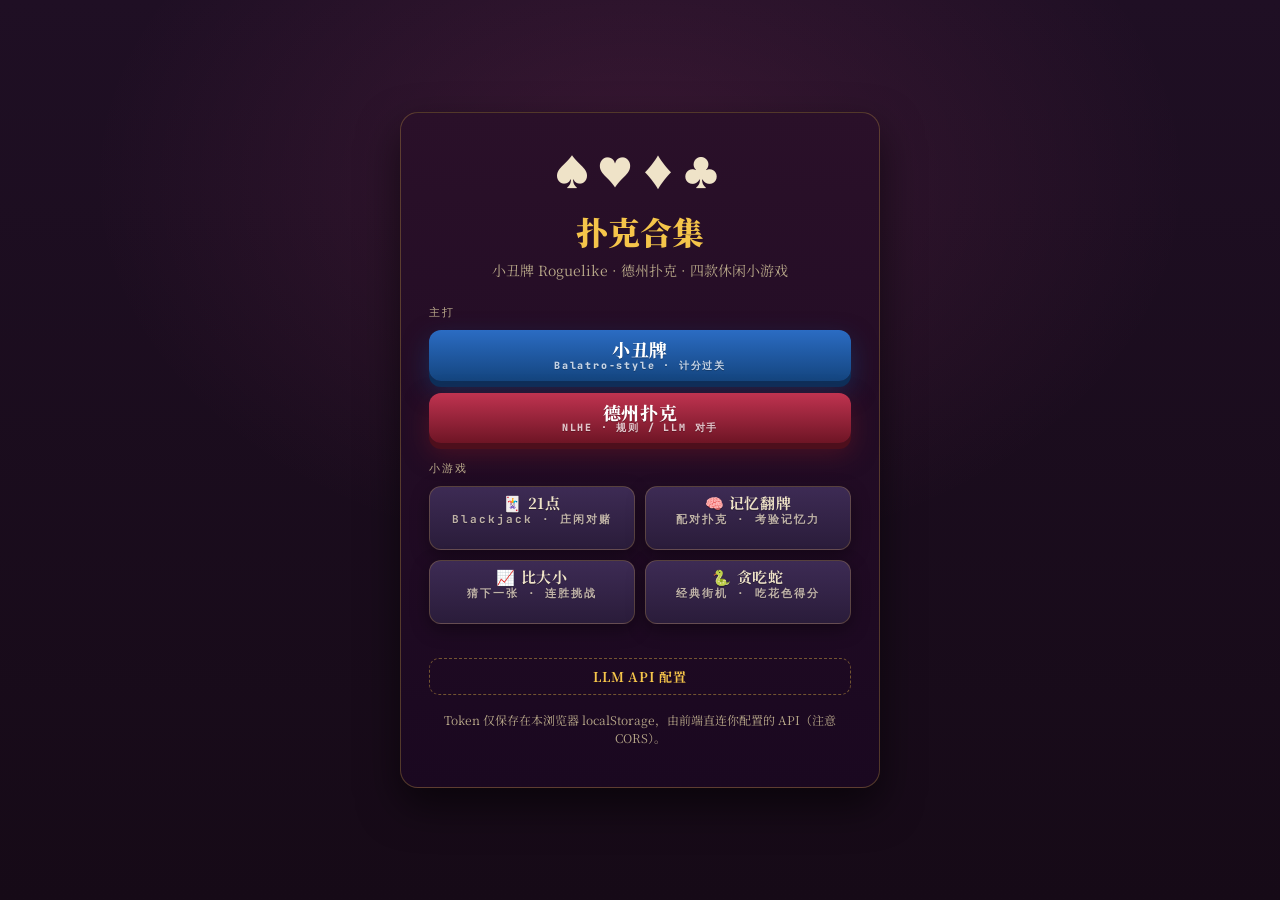
==== index.html @ 14c90865 "Add four fun mini-games to the poker game hub - 21点 (Blackjack) with betting, double down, and chip " ====
<!doctype html>
<html lang="zh-CN">
<head>
  <meta charset="utf-8" />
  <meta name="viewport" content="width=device-width, initial-scale=1, maximum-scale=1, viewport-fit=cover" />
  <meta name="mobile-web-app-capable" content="yes" />
  <meta name="apple-mobile-web-app-capable" content="yes" />
  <meta name="apple-mobile-web-app-status-bar-style" content="black-translucent" />
  <meta name="theme-color" content="#160a17" />
  <title>扑克合集 · 小丑牌 & 德州 & 小游戏</title>
  <link rel="preconnect" href="https://fonts.googleapis.com" />
  <link rel="preconnect" href="https://fonts.gstatic.com" crossorigin />
  <link
    href="https://fonts.googleapis.com/css2?family=Cinzel:wght@500;700;900&family=Noto+Serif+SC:wght@500;700;900&family=JetBrains+Mono:wght@500;700&display=swap"
    rel="stylesheet"
  />
  <link rel="stylesheet" href="./styles.css" />
</head>
<body>
  <div id="hubScreen" class="hub-screen">
    <div class="hub-card">
      <span class="hub-mark">♠♥♦♣</span>
      <h1 class="hub-title">扑克合集</h1>
      <p class="hub-tagline">小丑牌 Roguelike · 德州扑克 · 四款休闲小游戏</p>
      <div class="hub-section">
        <div class="hub-section-label">主打</div>
        <div class="hub-actions">
          <button type="button" class="btn btn-play hub-game-btn" id="hubBalatroBtn">
            <span class="btn-main">小丑牌</span>
            <span class="btn-sub">Balatro-style · 计分过关</span>
          </button>
          <button type="button" class="btn btn-discard hub-game-btn" id="hubHoldemBtn">
            <span class="btn-main">德州扑克</span>
            <span class="btn-sub">NLHE · 规则 / LLM 对手</span>
          </button>
        </div>
      </div>
      <div class="hub-section">
        <div class="hub-section-label">小游戏</div>
        <div class="hub-minigames" id="hubMinigames"></div>
      </div>
      <button type="button" class="ghost-btn hub-llm-btn" id="hubLlmBtn">LLM API 配置</button>
      <p class="hub-hint">Token 仅保存在本浏览器 localStorage，由前端直连你配置的 API（注意 CORS）。</p>
    </div>
  </div>

  <div id="app" class="mode-hidden">
    <!-- LEFT: run info -->
    <aside class="rail rail-left">
      <div class="panel blind-panel" id="blindPanel">
        <div class="panel-label">本轮目标</div>
        <div class="blind-name" id="blindName">小盲</div>
        <div class="blind-target">
          <span class="chip-icon">◆</span>
          <span id="blindTarget">300</span>
        </div>
        <div class="blind-reward">
          奖励 <span class="gold">$<span id="blindReward">3</span></span>
        </div>
      </div>

      <div class="panel score-panel">
        <div class="panel-label">当前得分</div>
        <div class="round-score" id="roundScore">0</div>
        <div class="last-hand" id="lastHand">
          <div class="last-hand-name">—</div>
          <div class="last-hand-formula">
            <span class="chips-pill">0</span>
            <span class="x">×</span>
            <span class="mult-pill">0</span>
          </div>
        </div>
      </div>

      <div class="panel stats-panel">
        <div class="stat">
          <div class="stat-label">手牌</div>
          <div class="stat-value blue" id="handsLeft">4</div>
        </div>
        <div class="stat">
          <div class="stat-label">弃牌</div>
          <div class="stat-value red" id="discardsLeft">3</div>
        </div>
        <div class="stat wide">
          <div class="stat-label">资金</div>
          <div class="stat-value gold" id="money">$4</div>
        </div>
        <div class="stat">
          <div class="stat-label">关卡</div>
          <div class="stat-value" id="ante">1 / 8</div>
        </div>
        <div class="stat">
          <div class="stat-label">轮次</div>
          <div class="stat-value" id="round">1</div>
        </div>
      </div>

      <button class="ghost-btn" id="runInfoBtn">手牌等级 ▾</button>
      <button class="ghost-btn codex-open-btn">图鉴</button>
    </aside>

    <!-- CENTER: table -->
    <main class="table">
      <header class="top-bar">
        <div class="brand">
          <span class="brand-mark">♠♥♦♣</span>
          <span class="brand-title">小丑牌</span>
          <span class="brand-sub">JOKER · POKER · ROGUELIKE</span>
          <button type="button" class="ghost-btn brand-tutorial-btn" id="openCodexBtn" title="图鉴">图鉴</button>
          <button type="button" class="ghost-btn brand-tutorial-btn" id="openTutorialBtn" title="新手教程">教程</button>
        </div>
        <div class="joker-row" id="jokerRow">
          <!-- joker cards injected here -->
        </div>
      </header>

      <section class="play-area">
        <!-- Hand type preview -->
        <div class="hand-preview" id="handPreview">
          <div class="hand-preview-name">选择牌组成牌型</div>
          <div class="hand-preview-formula">
            <span class="chips-pill">0</span>
            <span class="x">×</span>
            <span class="mult-pill">0</span>
          </div>
        </div>

        <!-- Played cards area (animation target) -->
        <div class="played-row" id="playedRow"></div>

        <!-- Player's hand -->
        <div class="hand-row" id="handRow"></div>

        <!-- Action buttons -->
        <div class="actions">
          <button class="btn btn-play" id="playBtn" disabled>
            <span class="btn-main">出牌</span>
            <span class="btn-sub">Play Hand</span>
          </button>
          <div class="sort-buttons">
            <button class="btn btn-sort" id="sortRankBtn">按点数</button>
            <button class="btn btn-sort" id="sortSuitBtn">按花色</button>
          </div>
          <button class="btn btn-discard" id="discardBtn" disabled>
            <span class="btn-main">弃牌</span>
            <span class="btn-sub">Discard</span>
          </button>
        </div>

        <div class="deck-count">
          <span id="deckCount">52</span> / <span id="deckTotal">52</span> 张
          <span class="mobile-hint"> · 点选手牌 · 点小丑看说明 · 下方出牌/弃牌</span>
        </div>
      </section>
    </main>

    <!-- RIGHT: consumables -->
    <aside class="rail rail-right">
      <div class="panel consum-panel">
        <div class="panel-label">补给物</div>
        <div class="consum-row" id="consumRow"></div>
      </div>
      <div class="panel tips-panel">
        <div class="panel-label">提示</div>
        <ul class="tips">
          <li>每出一手牌 = <b>筹码 × 倍数</b></li>
          <li>组成 <b>对子 / 同花 / 顺子</b> 等可大幅加成</li>
          <li>小/大盲可 <b>跳过</b> 换 Tag；Boss 带特殊规则</li>
          <li>击败盲注 → <b>结算</b> → 商店买小丑与 <b>星球牌</b></li>
          <li>小丑可 <b>拖拽排序</b>、右键出售；Blueprint 复制右侧</li>
          <li>点击小丑或星球牌可查看详细说明</li>
          <li>顶部/欢迎页 <b>图鉴</b> 记录已获得与未抽到的牌</li>
        </ul>
      </div>
    </aside>

    <!-- Modal: hand levels -->
    <div class="modal hidden" id="handLevelsModal">
      <div class="modal-card">
        <header class="modal-header">
          <h2>手牌等级</h2>
          <button class="close-x" data-close>✕</button>
        </header>
        <div class="hand-levels" id="handLevelsList"></div>
      </div>
    </div>

    <!-- Modal: cash out (Balatro-style payout before shop) -->
    <div class="modal hidden" id="cashOutModal">
      <div class="modal-card cashout-card">
        <header class="modal-header">
          <h2>结算</h2>
        </header>
        <div id="cashOutBody" class="cashout-body"></div>
        <footer class="shop-footer">
          <button type="button" class="btn btn-play" id="cashOutContinueBtn">
            <span class="btn-main">进入商店</span>
            <span class="btn-sub">Continue</span>
          </button>
        </footer>
      </div>
    </div>

    <!-- Modal: shop -->
    <div class="modal hidden" id="shopModal">
      <div class="modal-card shop-card">
        <header class="modal-header">
          <h2>商店</h2>
          <div class="shop-money">资金 <span class="gold" id="shopMoney">$0</span></div>
        </header>
        <div class="shop-grid" id="shopGrid"></div>
        <footer class="shop-footer">
          <button class="btn btn-discard" id="rerollBtn">重抽 $<span id="rerollCost">5</span></button>
          <button class="btn btn-play" id="nextRoundBtn">
            <span class="btn-main">下一轮</span>
            <span class="btn-sub">Next Round</span>
          </button>
        </footer>
      </div>
    </div>

    <!-- Modal: blind select -->
    <div class="modal hidden" id="blindSelectModal">
      <div class="modal-card blind-select-card">
        <header class="modal-header">
          <h2>选择盲注</h2>
        </header>
        <div class="blind-options" id="blindOptions"></div>
      </div>
    </div>

    <!-- Modal: welcome -->
    <div class="modal" id="welcomeModal">
      <div class="modal-card welcome-card">
        <div class="welcome-hero">
          <span class="welcome-mark">♠♥♦♣</span>
          <h1>小丑牌</h1>
          <p class="welcome-tagline">扑克 Roguelike · 筹码 × 倍数 · 小丑 Combo</p>
        </div>
        <p class="welcome-desc">
          用手牌组成牌型得分，击败盲注赚取金币，在商店购买小丑强化构筑，连过 8 关即可通关。
        </p>
        <div class="welcome-actions">
          <button type="button" class="btn btn-play" id="startTutorialBtn">
            <span class="btn-main">新手教程</span>
            <span class="btn-sub">Interactive Tutorial</span>
          </button>
          <button type="button" class="btn btn-discard" id="startGameBtn">
            <span class="btn-main">开始游戏</span>
            <span class="btn-sub">Start Run</span>
          </button>
        </div>
        <button type="button" class="ghost-btn welcome-resume hidden" id="resumeRunBtn">继续游戏</button>
        <button type="button" class="ghost-btn welcome-resume hidden" id="resumeTutorialBtn">继续上次教程</button>
        <button type="button" class="ghost-btn welcome-codex" id="welcomeCodexBtn">卡牌图鉴</button>
        <p class="welcome-save-hint">正式局进度自动保存在本浏览器，可随时关闭页面后继续。</p>
      </div>
    </div>

    <!-- Modal: codex / collection -->
    <div class="modal hidden" id="codexModal">
      <div class="modal-card codex-card-modal">
        <header class="modal-header">
          <h2>卡牌图鉴</h2>
          <button class="close-x" data-close>✕</button>
        </header>
        <p class="codex-stats" id="codexStats"></p>
        <div class="codex-tabs" id="codexTabs">
          <button type="button" class="codex-tab active" data-codex-tab="jokers">小丑</button>
          <button type="button" class="codex-tab" data-codex-tab="planets">星球</button>
          <button type="button" class="codex-tab" data-codex-tab="hands">牌型</button>
        </div>
        <div class="codex-filters" id="codexFilters">
          <button type="button" class="codex-filter active" data-codex-filter="all">全部</button>
          <button type="button" class="codex-filter" data-codex-filter="obtained">已获得</button>
          <button type="button" class="codex-filter" data-codex-filter="seen">已遇见</button>
          <button type="button" class="codex-filter" data-codex-filter="unknown">未抽出</button>
        </div>
        <div class="codex-grid" id="codexGrid"></div>
        <p class="codex-hint">进度保存在本浏览器 localStorage，换设备不共享。</p>
      </div>
    </div>

    <!-- Modal: game over / win -->
    <div class="modal hidden" id="endModal">
      <div class="modal-card end-card">
        <h2 id="endTitle">游戏结束</h2>
        <p id="endText"></p>
        <button class="btn btn-play" id="restartBtn">
          <span class="btn-main">再来一局</span>
          <span class="btn-sub">Restart Run</span>
        </button>
      </div>
    </div>

    <!-- Modal: item description (tap / click on jokers & shop items) -->
    <div class="modal hidden" id="itemTipModal">
      <div class="modal-card item-tip-card">
        <header class="modal-header">
          <h2 id="itemTipTitle">说明</h2>
          <button type="button" class="close-x" data-close-item-tip aria-label="关闭">✕</button>
        </header>
        <p class="item-tip-body" id="itemTipBody"></p>
        <footer class="item-tip-footer">
          <button type="button" class="btn btn-play" id="itemTipCloseBtn">
            <span class="btn-main">知道了</span>
            <span class="btn-sub">OK</span>
          </button>
        </footer>
      </div>
    </div>

    <!-- floating score popups portal -->
    <div id="popupLayer" class="popup-layer"></div>
  </div>

  <div id="minigameApp" class="minigame-app mode-hidden">
    <header class="minigame-top">
      <button type="button" class="ghost-btn" data-back-hub>主菜单</button>
      <div class="minigame-brand" id="minigameTitle">小游戏</div>
      <span class="minigame-spacer"></span>
    </header>
    <div id="minigameRoot" class="minigame-root"></div>
  </div>

  <div id="holdemApp" class="holdem-app mode-hidden">
    <div class="modal" id="holdemSetupModal">
      <div class="modal-card holdem-setup-card">
        <header class="modal-header"><h2>德州扑克 · 开局</h2></header>
        <div class="holdem-setup-body">
          <label class="holdem-bot-count">
            <span>规则 Bot 数量</span>
            <input type="number" id="holdemRuleBotCount" min="0" max="5" value="4" />
          </label>
          <label class="holdem-bot-count">
            <span>LLM Bot 数量</span>
            <input type="number" id="holdemLlmBotCount" min="0" max="5" value="1" />
          </label>
          <p class="holdem-setup-summary" id="holdemSetupSummary">共 6 人（你 + 4 规则 + 1 LLM）</p>
          <p class="holdem-setup-hint" id="holdemSetupHint">盲注 5/10，起始筹码 1000。2～6 人（含你），至少 1 名对手。LLM Bot 需先在「LLM 配置」填写 Token。</p>
          <p class="holdem-setup-hint holdem-setup-hint-warn hidden" id="holdemLlmWarn">未配置 LLM Token，LLM Bot 数量已限制为 0。</p>
          <div class="holdem-setup-actions">
            <button type="button" class="btn btn-play" id="holdemStartBtn">
              <span class="btn-main">开始新局</span>
            </button>
            <button type="button" class="btn btn-discard hidden" id="holdemResumeBtn">继续牌局</button>
          </div>
        </div>
      </div>
    </div>
    <div id="holdemGameWrap" class="holdem-game-wrap hidden">
    <header class="holdem-top">
      <button type="button" class="ghost-btn" data-back-hub>主菜单</button>
      <div class="holdem-brand"><span>♠♥♦♣</span> 德州扑克</div>
      <button type="button" class="ghost-btn" id="holdemLlmBtn">LLM 配置</button>
      <button type="button" class="ghost-btn" id="holdemSaveBtn">保存</button>
    </header>
    <div class="holdem-table-wrap">
      <div class="holdem-felt">
        <div class="holdem-board-zone" aria-label="公共牌与底池">
          <div class="holdem-info-bar">
            <span id="holdemStreet">翻牌前</span>
            <span class="holdem-pot-label">底池 <strong id="holdemPot">0</strong></span>
          </div>
          <div class="holdem-board" id="holdemBoard"></div>
        </div>
        <div class="holdem-seats" id="holdemSeats"></div>
        <p class="holdem-message" id="holdemMessage"></p>
      </div>
      <div id="holdemHeroHand" class="holdem-hero-hand" aria-label="你的手牌"></div>
    </div>
    <aside class="holdem-sidebar">
      <div class="holdem-actions" id="holdemActions">
        <div class="holdem-actions-primary">
          <button type="button" class="btn btn-discard" id="holdemFold" disabled>
            <span class="btn-main">弃牌</span>
          </button>
          <button type="button" class="btn btn-play" id="holdemCheckCall" disabled>
            <span class="btn-main">过牌</span>
          </button>
          <button type="button" class="btn btn-sort" id="holdemRaise" disabled>
            <span class="btn-main">加注</span>
          </button>
        </div>
        <div class="holdem-raise-presets hidden" id="holdemRaisePresets"></div>
        <div class="holdem-raise-wrap">
          <input type="range" id="holdemRaiseSlider" min="0" max="100" disabled />
          <span class="holdem-raise-amt" id="holdemRaiseLabel">$0</span>
        </div>
        <button type="button" class="btn btn-play holdem-next-hand hidden" id="holdemNextHand">
          <span class="btn-main">下一手</span>
        </button>
      </div>
      <div class="holdem-log" id="holdemLog"></div>
    </aside>
    </div>
    <div class="modal hidden" id="holdemEndModal">
      <div class="modal-card end-card">
        <h2 id="holdemEndTitle">结束</h2>
        <p id="holdemEndText"></p>
        <button type="button" class="btn btn-play" id="holdemRestart">
          <span class="btn-main">新桌</span>
        </button>
        <button type="button" class="ghost-btn" data-back-hub>主菜单</button>
      </div>
    </div>
  </div>

  <div class="modal hidden" id="llmSettingsModal">
    <div class="modal-card llm-settings-card">
      <header class="modal-header">
        <h2>LLM API 配置</h2>
        <button type="button" class="close-x" data-close-llm>✕</button>
      </header>
      <form id="llmSettingsForm" class="llm-form">
        <label>
          <span>服务商</span>
          <select id="llmProvider" name="provider"></select>
        </label>
        <label>
          <span>API Base URL</span>
          <input type="url" id="llmBaseUrl" placeholder="https://api.openai.com/v1" autocomplete="off" />
        </label>
        <label>
          <span>模型</span>
          <input type="text" id="llmModel" placeholder="gpt-4o-mini" autocomplete="off" />
        </label>
        <div class="llm-model-hints" id="llmModelHints"></div>
        <label>
          <span>LLM 人格 / 打法</span>
          <select id="llmPersonality"></select>
        </label>
        <label class="llm-personality-custom-wrap hidden">
          <span>自定义人格说明</span>
          <textarea id="llmPersonalityCustom" rows="3" placeholder="例如：河牌圈爱诈唬，翻前只玩同花连张…"></textarea>
        </label>
        <label>
          <span>API Token / Key</span>
          <input type="password" id="llmApiKey" placeholder="sk-..." autocomplete="off" />
        </label>
        <div class="llm-row-2">
          <label>
            <span>Temperature</span>
            <input type="number" id="llmTemperature" min="0" max="2" step="0.1" value="0.4" />
          </label>
          <label>
            <span>Max tokens</span>
            <input type="number" id="llmMaxTokens" min="32" max="512" value="120" />
          </label>
        </div>
        <p class="llm-warning">
          密钥仅存于本机浏览器。部分 API 禁止浏览器跨域调用；若失败可换 <b>OpenRouter</b> 或自建反向代理（填自定义 Base URL）。
        </p>
        <footer class="llm-form-footer">
          <button type="submit" class="btn btn-play">保存</button>
          <button type="button" class="btn btn-sort" id="llmTestBtn">测试连接</button>
          <button type="button" class="btn btn-discard" id="llmClearKeyBtn">清除 Token</button>
        </footer>
        <p class="llm-status" id="llmSaveStatus"></p>
        <p class="llm-status" id="llmTestStatus"></p>
      </form>
    </div>
  </div>

  <script type="module" src="./src/main.js"></script>
  <!-- tutorial overlay injected by tutorial.js -->
</body>
</html>
---- styles.css ----
/* ============================================================
   小丑牌 · Joker Cards — Stylesheet
   Aesthetic: deep velvet table, gold leaf accents, hand-drawn
   poker cards. Inspired by Balatro but original art direction.
   ============================================================ */

:root {
  --bg-0: #160a17;
  --bg-1: #1f0f24;
  --bg-2: #2a1531;
  --felt-0: #3a0e2e;
  --felt-1: #5a1239;
  --felt-glow: #ff3da1;

  --ink: #efe3c8;
  --ink-dim: #b9a98a;
  --gold: #f5c54a;
  --gold-deep: #b8862a;
  --red: #e2455a;
  --red-deep: #8e1d29;
  --blue: #4ea0ff;
  --blue-deep: #1e4f8a;
  --green: #5ad59b;
  --purple: #b572ff;

  --card-w: 84px;
  --card-h: 120px;
  --card-r: 10px;

  --joker-w: 88px;
  --joker-h: 124px;

  --shadow-deep: 0 18px 40px rgba(0, 0, 0, 0.55);
  --shadow-soft: 0 6px 18px rgba(0, 0, 0, 0.35);

  --serif: 'Noto Serif SC', 'Cinzel', 'Songti SC', serif;
  --mono: 'JetBrains Mono', 'SF Mono', Menlo, monospace;
}

* {
  box-sizing: border-box;
}

html, body {
  margin: 0;
  height: 100%;
  background: var(--bg-0);
  color: var(--ink);
  font-family: var(--serif);
  -webkit-font-smoothing: antialiased;
  overflow: hidden;
  user-select: none;
  -webkit-user-select: none;
  -webkit-tap-highlight-color: transparent;
  touch-action: manipulation;
}

body {
  background:
    radial-gradient(1200px 800px at 70% 10%, rgba(255, 90, 170, 0.10), transparent 60%),
    radial-gradient(900px 600px at 10% 90%, rgba(120, 60, 200, 0.10), transparent 60%),
    linear-gradient(180deg, var(--bg-1), var(--bg-0));
}

#app {
  display: grid;
  grid-template-columns: 260px 1fr 260px;
  gap: 16px;
  height: 100vh;
  padding: 16px;
}

/* ---------- Rails (left & right) ---------- */
.rail {
  display: flex;
  flex-direction: column;
  gap: 12px;
  min-width: 0;
}

.panel {
  position: relative;
  background:
    linear-gradient(180deg, rgba(255, 255, 255, 0.04), rgba(0, 0, 0, 0.20)),
    linear-gradient(180deg, #2a1029, #1c0820);
  border: 1px solid rgba(245, 197, 74, 0.18);
  border-radius: 14px;
  padding: 14px 14px 12px;
  box-shadow: var(--shadow-soft), inset 0 1px 0 rgba(255, 255, 255, 0.04);
}

.panel-label {
  font-family: var(--mono);
  font-size: 11px;
  letter-spacing: 0.18em;
  text-transform: uppercase;
  color: var(--ink-dim);
  margin-bottom: 8px;
}

.blind-panel {
  text-align: center;
  border-color: rgba(255, 80, 130, 0.30);
  box-shadow:
    var(--shadow-soft),
    inset 0 1px 0 rgba(255, 255, 255, 0.04),
    0 0 24px rgba(255, 60, 140, 0.10);
}
.blind-name {
  font-size: 26px;
  font-weight: 900;
  color: var(--ink);
  letter-spacing: 0.05em;
  margin: 4px 0 8px;
}
.blind-target {
  display: inline-flex;
  align-items: center;
  gap: 8px;
  padding: 6px 14px;
  background: rgba(255, 60, 140, 0.10);
  border: 1px solid rgba(255, 60, 140, 0.45);
  border-radius: 999px;
  font-family: var(--mono);
  font-size: 18px;
  color: #ffd1dd;
}
.blind-target .chip-icon {
  color: var(--red);
  text-shadow: 0 0 6px rgba(255, 60, 100, 0.8);
}
.blind-reward {
  margin-top: 10px;
  font-size: 13px;
  color: var(--ink-dim);
}

.score-panel {
  position: relative;
  overflow: visible;
  text-align: center;
}
.round-score {
  font-family: var(--mono);
  font-weight: 700;
  font-size: 44px;
  letter-spacing: 0.02em;
  color: #fff7cf;
  text-shadow: 0 0 16px rgba(255, 200, 80, 0.40);
  line-height: 1;
  margin: 4px 0 10px;
  transition: transform 120ms ease;
}
.round-score.bump {
  transform: scale(1.08);
  color: #fff;
}

/* Round score impact when a hand total lands */
.round-score.round-score-impact {
  transition: color 80ms ease, text-shadow 80ms ease;
}
.round-score-impact-normal {
  animation: roundScoreLand 520ms ease-out;
}
.round-score-impact-good {
  animation: roundScoreLand 620ms ease-out;
  color: #fff;
}
.round-score-impact-great {
  animation: roundScoreLandGreat 900ms ease-out;
  color: #fff;
}
.round-score-impact-epic {
  animation: roundScoreLandEpic 1100ms ease-out;
  color: #fff;
}
.round-score-impact-legendary {
  animation: roundScoreLandLegendary 1300ms ease-out;
  color: #fff;
}
@keyframes roundScoreLand {
  0%   { transform: scale(1); }
  30%  { transform: scale(1.14); text-shadow: 0 0 24px rgba(255, 220, 100, 0.7); }
  100% { transform: scale(1); }
}
@keyframes roundScoreLandGreat {
  0%   { transform: scale(1); filter: brightness(1); }
  20%  { transform: scale(1.22); filter: brightness(1.4); text-shadow: 0 0 32px rgba(255, 200, 80, 0.9); }
  45%  { transform: scale(1.08); }
  100% { transform: scale(1); filter: brightness(1); }
}
@keyframes roundScoreLandEpic {
  0%   { transform: scale(1) rotate(0deg); }
  15%  { transform: scale(1.28) rotate(-2deg); text-shadow: 0 0 40px #ffd56a, 0 0 80px rgba(181, 114, 255, 0.5); }
  35%  { transform: scale(1.12) rotate(1deg); }
  55%  { transform: scale(1.2) rotate(0deg); }
  100% { transform: scale(1) rotate(0deg); }
}
@keyframes roundScoreLandLegendary {
  0%   { transform: scale(1); }
  12%  { transform: scale(1.35); text-shadow: 0 0 50px #fff, 0 0 90px #ffd56a, 0 0 120px rgba(181, 114, 255, 0.65); }
  28%  { transform: scale(1.1); }
  42%  { transform: scale(1.3); }
  65%  { transform: scale(1.05); }
  100% { transform: scale(1); }
}

.score-panel.score-panel-impact-great::after,
.score-panel.score-panel-impact-epic::after,
.score-panel.score-panel-impact-legendary::after {
  content: '';
  position: absolute;
  inset: -4px;
  border-radius: 12px;
  pointer-events: none;
  animation: scorePanelRing 900ms ease-out forwards;
}
.score-panel.score-panel-impact-epic::after,
.score-panel.score-panel-impact-legendary::after {
  animation-duration: 1100ms;
}
@keyframes scorePanelRing {
  0%   { box-shadow: inset 0 0 0 0 rgba(245, 197, 74, 0); opacity: 1; }
  40%  { box-shadow: inset 0 0 24px 4px rgba(245, 197, 74, 0.35); }
  100% { box-shadow: inset 0 0 0 0 rgba(245, 197, 74, 0); opacity: 0; }
}

.table.score-shake {
  animation: tableScoreShake 520ms ease-out;
}
@keyframes tableScoreShake {
  0%, 100% { transform: translate(0, 0); }
  18% { transform: translate(-3px, 2px); }
  36% { transform: translate(4px, -2px); }
  54% { transform: translate(-2px, -3px); }
  72% { transform: translate(3px, 1px); }
}
.table.score-shake-epic {
  animation: tableScoreShakeEpic 680ms ease-out;
}
@keyframes tableScoreShakeEpic {
  0%, 100% { transform: translate(0, 0); }
  12% { transform: translate(-6px, 4px); }
  28% { transform: translate(7px, -5px); }
  44% { transform: translate(-5px, -4px); }
  60% { transform: translate(6px, 3px); }
  76% { transform: translate(-3px, 2px); }
}
.last-hand {
  background: rgba(0, 0, 0, 0.25);
  border: 1px solid rgba(255, 255, 255, 0.06);
  border-radius: 10px;
  padding: 8px;
}
.last-hand-name {
  font-size: 13px;
  color: var(--ink-dim);
  margin-bottom: 6px;
}
.last-hand-formula {
  display: flex;
  align-items: center;
  justify-content: center;
  gap: 6px;
}

.chips-pill, .mult-pill {
  display: inline-flex;
  align-items: center;
  padding: 4px 10px;
  font-family: var(--mono);
  font-weight: 700;
  border-radius: 8px;
  min-width: 42px;
  justify-content: center;
}
.chips-pill {
  background: linear-gradient(180deg, #2b6cc3, #14457f);
  color: #e9f4ff;
  border: 1px solid #4ea0ff;
  box-shadow: 0 0 12px rgba(78, 160, 255, 0.30);
}
.mult-pill {
  background: linear-gradient(180deg, #c03350, #6e1525);
  color: #ffe2e6;
  border: 1px solid #e2455a;
  box-shadow: 0 0 12px rgba(226, 69, 90, 0.35);
}
.x {
  font-family: var(--mono);
  font-weight: 900;
  color: var(--ink);
  font-size: 18px;
}

.stats-panel {
  display: grid;
  grid-template-columns: 1fr 1fr;
  gap: 8px;
}
.stat {
  background: rgba(0, 0, 0, 0.22);
  border: 1px solid rgba(255, 255, 255, 0.05);
  border-radius: 10px;
  padding: 8px 10px;
  text-align: center;
}
.stat.wide { grid-column: 1 / -1; }
.stat-label {
  font-size: 11px;
  letter-spacing: 0.12em;
  text-transform: uppercase;
  color: var(--ink-dim);
  font-family: var(--mono);
}
.stat-value {
  font-family: var(--mono);
  font-weight: 700;
  font-size: 22px;
  margin-top: 2px;
}
.stat-value.gold { color: var(--gold); text-shadow: 0 0 10px rgba(245, 197, 74, 0.40); }
.stat-value.blue { color: var(--blue); }
.stat-value.red  { color: var(--red); }

.gold { color: var(--gold); }

.ghost-btn {
  background: transparent;
  border: 1px dashed rgba(245, 197, 74, 0.40);
  color: var(--gold);
  padding: 8px 10px;
  border-radius: 10px;
  font-family: var(--serif);
  font-weight: 700;
  cursor: pointer;
  font-size: 13px;
  letter-spacing: 0.06em;
}
.ghost-btn:hover { background: rgba(245, 197, 74, 0.10); }

/* ---------- Table (center) ---------- */
.table {
  position: relative;
  display: flex;
  flex-direction: column;
  background:
    radial-gradient(700px 500px at 50% 65%, #6b1a45 0%, #3d0a26 55%, #260518 100%);
  border-radius: 18px;
  border: 1px solid rgba(245, 197, 74, 0.22);
  box-shadow:
    var(--shadow-deep),
    inset 0 0 0 6px rgba(0, 0, 0, 0.25),
    inset 0 0 60px rgba(0, 0, 0, 0.55);
  overflow: hidden;
}

.table::before {
  content: '';
  position: absolute;
  inset: 0;
  background-image:
    repeating-linear-gradient(45deg, rgba(255, 255, 255, 0.015) 0 2px, transparent 2px 6px);
  pointer-events: none;
}

.top-bar {
  display: flex;
  align-items: center;
  justify-content: space-between;
  gap: 16px;
  padding: 12px 18px;
  background: linear-gradient(180deg, rgba(0,0,0,0.35), transparent);
  border-bottom: 1px solid rgba(245, 197, 74, 0.15);
  flex-shrink: 0;
}

.brand {
  display: flex;
  align-items: baseline;
  gap: 10px;
}
.brand-mark {
  font-size: 18px;
  color: var(--gold);
  letter-spacing: 2px;
  text-shadow: 0 0 10px rgba(245, 197, 74, 0.35);
}
.brand-title {
  font-family: var(--serif);
  font-weight: 900;
  font-size: 22px;
  color: var(--ink);
  letter-spacing: 0.06em;
}
.brand-sub {
  font-family: var(--mono);
  color: var(--ink-dim);
  font-size: 10px;
  letter-spacing: 0.30em;
}

.joker-row {
  display: flex;
  gap: 8px;
  min-height: var(--joker-h);
  padding: 6px 8px;
  background: rgba(0, 0, 0, 0.30);
  border: 1px solid rgba(245, 197, 74, 0.18);
  border-radius: 10px;
}

.joker-slot {
  width: var(--joker-w);
  height: var(--joker-h);
  border-radius: 10px;
  border: 1px dashed rgba(245, 197, 74, 0.18);
}

.play-area {
  flex: 1;
  display: flex;
  flex-direction: column;
  justify-content: space-between;
  padding: 8px 18px 18px;
  min-height: 0;
}

/* ~50% footprint vs original (≈0.71 linear scale) */
.hand-preview {
  align-self: center;
  background: rgba(0, 0, 0, 0.40);
  border: 1px solid rgba(245, 197, 74, 0.20);
  border-radius: 10px;
  padding: 6px 14px;
  margin-top: 6px;
  display: flex;
  flex-direction: column;
  align-items: center;
  gap: 3px;
  min-width: 198px;
  box-shadow: var(--shadow-soft);
}
.hand-preview.active {
  border-color: rgba(245, 197, 74, 0.55);
  box-shadow: var(--shadow-soft), 0 0 14px rgba(245, 197, 74, 0.20);
}
.hand-preview-name {
  font-family: var(--serif);
  font-weight: 900;
  font-size: 15px;
  letter-spacing: 0.05em;
  color: var(--ink);
  line-height: 1.15;
}
.hand-preview-formula {
  display: flex;
  align-items: center;
  gap: 5px;
  font-size: 14px;
}
.hand-preview-formula .chips-pill,
.hand-preview-formula .mult-pill {
  font-size: 12px;
  padding: 2px 9px;
}
.hand-preview.score-burst {
  animation: previewScoreBurst 520ms ease-out;
}
.hand-preview.score-burst-great,
.hand-preview.score-burst-epic,
.hand-preview.score-burst-legendary {
  animation: previewScoreBurstStrong 720ms ease-out;
}
@keyframes previewScoreBurst {
  0%   { transform: scale(1); }
  35%  { transform: scale(1.06); border-color: rgba(245, 197, 74, 0.85); }
  100% { transform: scale(1); }
}
@keyframes previewScoreBurstStrong {
  0%   { transform: scale(1); filter: brightness(1); }
  25%  { transform: scale(1.1); filter: brightness(1.35); }
  55%  { box-shadow: var(--shadow-soft), 0 0 36px rgba(245, 197, 74, 0.55); }
  100% { transform: scale(1); filter: brightness(1); }
}

.played-row {
  flex: 0 0 auto;
  min-height: calc(var(--card-h) + 24px);
  display: flex;
  align-items: center;
  justify-content: center;
  gap: 6px;
  margin: 18px 0 8px;
}

.hand-row {
  display: flex;
  justify-content: center;
  gap: 6px;
  min-height: calc(var(--card-h) + 28px);
  padding-top: 22px;
}

.actions {
  display: grid;
  grid-template-columns: 1fr auto 1fr;
  align-items: center;
  gap: 12px;
  margin-top: 6px;
}
.sort-buttons {
  display: flex;
  gap: 6px;
  justify-content: center;
}

.btn {
  border: none;
  border-radius: 12px;
  padding: 10px 18px;
  font-family: var(--serif);
  font-weight: 800;
  cursor: pointer;
  display: inline-flex;
  flex-direction: column;
  align-items: center;
  line-height: 1.1;
  transition: transform 90ms ease, filter 120ms ease, box-shadow 120ms ease;
  letter-spacing: 0.05em;
  color: #fff;
  text-shadow: 0 1px 0 rgba(0, 0, 0, 0.30);
}
.btn:disabled {
  filter: grayscale(0.6) brightness(0.6);
  cursor: not-allowed;
}
.btn:not(:disabled):hover { transform: translateY(-2px); filter: brightness(1.08); }
.btn:not(:disabled):active { transform: translateY(0); filter: brightness(0.95); }

.btn-main { font-size: 18px; }
.btn-sub  { font-family: var(--mono); font-size: 10px; opacity: 0.75; letter-spacing: 0.18em; }

.btn-play {
  background: linear-gradient(180deg, #2b6cc3, #14457f);
  box-shadow: 0 6px 0 #0d2f5a, 0 10px 24px rgba(20, 69, 127, 0.50);
  justify-self: end;
}
.btn-play:not(:disabled):hover { box-shadow: 0 6px 0 #0d2f5a, 0 12px 28px rgba(78, 160, 255, 0.55); }

.btn-discard {
  background: linear-gradient(180deg, #c03350, #6e1525);
  box-shadow: 0 6px 0 #4d0f1c, 0 10px 24px rgba(110, 21, 37, 0.55);
  justify-self: start;
}

.btn-sort {
  background: linear-gradient(180deg, #3d2b54, #2a1c3a);
  padding: 8px 12px;
  border: 1px solid rgba(245, 197, 74, 0.22);
  font-size: 13px;
  font-weight: 700;
  color: var(--ink);
  box-shadow: var(--shadow-soft);
}
.btn-sort .btn-main { font-size: 13px; }

.deck-count {
  font-family: var(--mono);
  font-size: 12px;
  color: var(--ink-dim);
  text-align: center;
  margin-top: 8px;
  letter-spacing: 0.06em;
}
.deck-count .mobile-hint {
  display: none;
}

/* ---------- Playing Cards ---------- */
.card {
  position: relative;
  width: var(--card-w);
  height: var(--card-h);
  border-radius: var(--card-r);
  background:
    linear-gradient(180deg, #fffcf2, #f1e8d1);
  color: #181818;
  box-shadow:
    0 2px 0 rgba(0, 0, 0, 0.45),
    0 8px 18px rgba(0, 0, 0, 0.45),
    inset 0 0 0 1px rgba(0, 0, 0, 0.05);
  cursor: pointer;
  transition: transform 140ms cubic-bezier(.2,.8,.3,1.2),
              margin 120ms ease,
              box-shadow 140ms ease,
              filter 140ms ease;
  flex: 0 0 auto;
  display: flex;
  flex-direction: column;
  justify-content: space-between;
  padding: 6px 6px;
  font-family: var(--serif);
  font-weight: 900;
  will-change: transform;
}

.card .corner {
  display: flex;
  flex-direction: column;
  align-items: center;
  line-height: 1;
  font-size: 16px;
}
.card .corner.br {
  align-self: flex-end;
  transform: rotate(180deg);
}
.card .pip {
  text-align: center;
  font-size: 40px;
  line-height: 1;
  margin-top: -4px;
}
.card.red { color: #c0263e; }
.card.black { color: #1c1c1c; }

.card:hover { transform: translateY(-6px); }

.card.selected {
  transform: translateY(-22px);
  box-shadow:
    0 2px 0 rgba(0, 0, 0, 0.45),
    0 14px 28px rgba(245, 197, 74, 0.35),
    0 0 0 3px rgba(245, 197, 74, 0.85),
    0 0 24px rgba(245, 197, 74, 0.45);
}

.card.dealing {
  animation: dealIn 280ms cubic-bezier(.2,.8,.3,1.2) backwards;
}
@keyframes dealIn {
  from { transform: translateY(60px) rotate(-4deg); opacity: 0; }
  to   { transform: translateY(0) rotate(0); opacity: 1; }
}

.card.scoring {
  animation: scoreBump 360ms ease;
  box-shadow:
    0 0 0 3px #fff,
    0 0 28px 6px rgba(255, 230, 130, 0.85),
    0 14px 30px rgba(0, 0, 0, 0.55);
  filter: brightness(1.1);
  z-index: 2;
}
@keyframes scoreBump {
  0%   { transform: translateY(0) scale(1); }
  35%  { transform: translateY(-18px) scale(1.10); }
  100% { transform: translateY(0) scale(1); }
}

.card.flying-out {
  animation: flyOut 360ms cubic-bezier(.4,.0,.2,1) forwards;
  pointer-events: none;
}
@keyframes flyOut {
  to {
    transform: translateY(180px) rotate(8deg);
    opacity: 0;
  }
}

/* ---------- Jokers ---------- */
.joker {
  width: var(--joker-w);
  height: var(--joker-h);
  border-radius: 10px;
  background:
    radial-gradient(120% 90% at 50% 10%, #2a1a4a 0%, #15082c 70%);
  border: 1.5px solid var(--gold-deep);
  position: relative;
  overflow: hidden;
  cursor: pointer;
  box-shadow:
    0 4px 0 rgba(0, 0, 0, 0.50),
    0 10px 22px rgba(0, 0, 0, 0.55),
    inset 0 0 0 1px rgba(255, 255, 255, 0.05);
  transition: transform 140ms ease;
  display: flex;
  flex-direction: column;
}
.joker:hover { transform: translateY(-3px); }

.joker-art {
  flex: 1;
  display: flex;
  align-items: center;
  justify-content: center;
  font-size: 38px;
  text-shadow: 0 2px 0 #000;
  background:
    radial-gradient(60% 80% at 50% 40%, rgba(255, 215, 120, 0.18), transparent 70%);
}

.joker-name {
  font-family: var(--serif);
  font-weight: 900;
  font-size: 10px;
  text-align: center;
  padding: 3px 2px;
  background: linear-gradient(180deg, #1a0a32, #0a0418);
  color: var(--gold);
  border-top: 1px solid rgba(245, 197, 74, 0.30);
  letter-spacing: 0.04em;
}

.joker.flash {
  animation: jokerFlash 360ms ease;
}
@keyframes jokerFlash {
  0%   { box-shadow: 0 0 0 2px #fff, 0 0 30px 6px rgba(245, 197, 74, 0.9); transform: translateY(-6px) scale(1.05); }
  100% { box-shadow: 0 4px 0 rgba(0,0,0,.5), 0 10px 22px rgba(0,0,0,.55); transform: translateY(0) scale(1); }
}

/* tooltip on joker hover (pointer devices) */
@media (hover: hover) and (pointer: fine) {
  .joker[data-tip]::after {
    content: attr(data-tip);
    position: absolute;
    bottom: calc(100% + 8px);
    left: 50%;
    transform: translateX(-50%);
    background: #0a0418;
    color: var(--ink);
    border: 1px solid var(--gold-deep);
    border-radius: 8px;
    padding: 8px 10px;
    font-size: 11px;
    font-family: var(--serif);
    font-weight: 500;
    white-space: pre-line;
    width: 180px;
    text-align: center;
    pointer-events: none;
    opacity: 0;
    transition: opacity 120ms ease;
    z-index: 50;
    box-shadow: var(--shadow-soft);
  }
  .joker:hover[data-tip]::after { opacity: 1; }
}

/* tap / click to view description */
.joker[data-tip] {
  cursor: pointer;
}
.joker[data-tip]::before {
  content: 'ⓘ';
  position: absolute;
  top: 4px;
  right: 4px;
  width: 18px;
  height: 18px;
  border-radius: 50%;
  background: rgba(0, 0, 0, 0.45);
  border: 1px solid rgba(245, 197, 74, 0.35);
  font-size: 10px;
  line-height: 16px;
  text-align: center;
  color: var(--gold);
  opacity: 0.75;
  z-index: 2;
  pointer-events: none;
}
@media (hover: hover) and (pointer: fine) {
  .joker[data-tip]::before { opacity: 0; }
  .joker[data-tip]:hover::before { opacity: 0.85; }
}

.item-tip-card {
  min-width: min(92vw, 360px);
  max-width: 420px;
  text-align: center;
}
.item-tip-body {
  margin: 0 0 18px;
  font-size: 15px;
  line-height: 1.65;
  color: var(--ink);
  white-space: pre-line;
}
.item-tip-footer .btn {
  width: 100%;
}

/* ---------- Modal ---------- */
.modal {
  position: fixed;
  inset: 0;
  background: rgba(8, 2, 14, 0.78);
  display: flex;
  align-items: center;
  justify-content: center;
  z-index: 100;
  backdrop-filter: blur(6px);
  animation: fadeIn 200ms ease;
}
.modal.hidden { display: none; }

#llmSettingsModal {
  z-index: 2000;
}
body.llm-modal-open .hub-screen {
  pointer-events: none;
}
@keyframes fadeIn { from { opacity: 0; } to { opacity: 1; } }

.modal-card {
  background:
    linear-gradient(180deg, #1f0f24, #15081a);
  border: 1px solid rgba(245, 197, 74, 0.30);
  border-radius: 18px;
  padding: 22px 24px;
  box-shadow: var(--shadow-deep);
  min-width: 480px;
  max-width: 900px;
  max-height: 86vh;
  overflow: auto;
}
.modal-header {
  display: flex;
  justify-content: space-between;
  align-items: baseline;
  margin-bottom: 14px;
}
.modal-header h2 {
  margin: 0;
  font-family: var(--serif);
  font-weight: 900;
  font-size: 26px;
  color: var(--gold);
  letter-spacing: 0.08em;
}
.close-x {
  background: transparent;
  border: none;
  color: var(--ink-dim);
  font-size: 18px;
  cursor: pointer;
}

/* ---------- Codex / collection ---------- */
.codex-card-modal {
  min-width: min(92vw, 720px);
  width: min(92vw, 720px);
}
.codex-stats {
  font-family: var(--mono);
  font-size: 12px;
  color: var(--ink-dim);
  margin: 0 0 12px;
  text-align: center;
}
.codex-tabs,
.codex-filters {
  display: flex;
  flex-wrap: wrap;
  gap: 6px;
  justify-content: center;
  margin-bottom: 10px;
}
.codex-tab,
.codex-filter {
  border: 1px solid rgba(245, 197, 74, 0.25);
  background: rgba(0, 0, 0, 0.35);
  color: var(--ink);
  border-radius: 8px;
  padding: 6px 12px;
  font-family: var(--serif);
  font-size: 13px;
  font-weight: 700;
  cursor: pointer;
}
.codex-tab.active,
.codex-filter.active {
  border-color: var(--gold);
  color: var(--gold);
  background: rgba(245, 197, 74, 0.12);
}
.codex-grid {
  display: grid;
  grid-template-columns: repeat(auto-fill, minmax(140px, 1fr));
  gap: 10px;
  max-height: 50vh;
  overflow-y: auto;
  padding: 4px 2px 12px;
}
.codex-card {
  position: relative;
  background: rgba(0, 0, 0, 0.40);
  border: 1px solid rgba(255, 255, 255, 0.08);
  border-radius: 12px;
  padding: 10px 8px;
  text-align: center;
  min-height: 148px;
  display: flex;
  flex-direction: column;
  align-items: center;
  gap: 4px;
}
.codex-card.codex-obtained {
  border-color: rgba(245, 197, 74, 0.45);
  box-shadow: 0 0 12px rgba(245, 197, 74, 0.15);
}
.codex-card.codex-seen {
  border-color: rgba(78, 160, 255, 0.35);
  opacity: 0.92;
}
.codex-card.codex-unknown {
  opacity: 0.55;
  filter: grayscale(0.85);
}
.codex-badge {
  position: absolute;
  top: 6px;
  right: 6px;
  font-size: 9px;
  font-family: var(--mono);
  padding: 2px 5px;
  border-radius: 4px;
  background: rgba(0, 0, 0, 0.55);
  color: var(--ink-dim);
}
.codex-obtained .codex-badge { color: var(--gold); }
.codex-seen .codex-badge { color: #7eb8ff; }
.codex-art {
  font-size: 32px;
  line-height: 1.1;
  margin-top: 8px;
}
.codex-unknown .codex-art {
  font-family: var(--mono);
  color: var(--ink-dim);
  font-size: 28px;
}
.codex-name {
  font-family: var(--serif);
  font-weight: 800;
  font-size: 14px;
  color: var(--ink);
}
.codex-meta {
  font-family: var(--mono);
  font-size: 10px;
  color: var(--ink-dim);
}
.codex-desc {
  font-size: 11px;
  color: var(--ink-dim);
  line-height: 1.35;
  flex: 1;
}
.codex-empty {
  grid-column: 1 / -1;
  text-align: center;
  padding: 24px;
  color: var(--ink-dim);
}
.codex-hint {
  font-size: 11px;
  color: var(--ink-dim);
  text-align: center;
  margin: 8px 0 0;
  opacity: 0.75;
}
.welcome-codex {
  margin-top: 10px;
  width: 100%;
}
.welcome-save-hint {
  margin: 12px 0 0;
  font-size: 12px;
  color: var(--ink-dim);
  line-height: 1.5;
}
.welcome-resume {
  margin-top: 10px;
  width: 100%;
}
.brand-tutorial-btn + .brand-tutorial-btn {
  margin-left: 4px;
}

.hand-levels {
  display: grid;
  grid-template-columns: 1fr;
  gap: 6px;
}
.hand-level-row {
  display: grid;
  grid-template-columns: 32px 1fr auto auto auto;
  align-items: center;
  gap: 12px;
  padding: 8px 12px;
  background: rgba(0, 0, 0, 0.30);
  border-radius: 10px;
  border: 1px solid rgba(255, 255, 255, 0.05);
}
.hand-level-row .level-badge {
  font-family: var(--mono);
  font-weight: 700;
  background: var(--gold);
  color: #1a0a05;
  padding: 2px 6px;
  border-radius: 6px;
  text-align: center;
  font-size: 12px;
}
.hand-level-row .level-name {
  font-weight: 800;
  letter-spacing: 0.04em;
}

/* Shop */
.shop-card { min-width: 720px; }
.shop-money { color: var(--ink-dim); font-family: var(--mono); }
.shop-grid {
  display: grid;
  grid-template-columns: repeat(4, 1fr);
  gap: 12px;
  padding: 14px;
  background: rgba(0, 0, 0, 0.30);
  border-radius: 12px;
  border: 1px solid rgba(245, 197, 74, 0.18);
  min-height: 220px;
}
.shop-item {
  display: flex;
  flex-direction: column;
  align-items: center;
  gap: 8px;
}
.shop-item .price {
  font-family: var(--mono);
  font-weight: 700;
  color: var(--gold);
  background: rgba(0, 0, 0, 0.40);
  padding: 3px 10px;
  border-radius: 999px;
  border: 1px solid var(--gold-deep);
  cursor: pointer;
}
.shop-item .price:hover { background: var(--gold); color: #1a0a05; }
.shop-item.sold { opacity: 0.35; pointer-events: none; }
.shop-footer {
  display: flex;
  justify-content: space-between;
  margin-top: 14px;
  gap: 12px;
}

/* Blind select */
.blind-select-card { min-width: 600px; }
.blind-options {
  display: grid;
  grid-template-columns: repeat(3, 1fr);
  gap: 14px;
}
.blind-option {
  background: rgba(0, 0, 0, 0.35);
  border: 1px solid rgba(245, 197, 74, 0.22);
  border-radius: 14px;
  padding: 16px;
  display: flex;
  flex-direction: column;
  align-items: center;
  gap: 10px;
  cursor: pointer;
  transition: transform 120ms ease, border-color 120ms ease;
}
.blind-option:hover { transform: translateY(-3px); border-color: var(--gold); }
.blind-option.boss { border-color: rgba(255, 80, 130, 0.55); }
.blind-option .blind-emoji {
  font-size: 42px;
  filter: drop-shadow(0 4px 10px rgba(0,0,0,0.5));
}
.blind-option h3 {
  margin: 0;
  font-size: 18px;
  letter-spacing: 0.06em;
}
.blind-option .blind-actions {
  display: flex;
  gap: 8px;
  width: 100%;
  margin-top: 4px;
}
.blind-option .blind-actions .btn {
  flex: 1;
  min-height: 44px;
}
.blind-option .blind-boss-hint {
  font-size: 11px;
  color: var(--ink-dim);
  text-align: center;
  line-height: 1.4;
  max-height: 3.2em;
  overflow: hidden;
}
.cashout-card { min-width: 360px; }
.cashout-body { padding: 8px 4px 16px; }
.cashout-title {
  font-family: var(--serif);
  font-size: 20px;
  font-weight: 900;
  color: var(--gold);
  text-align: center;
  margin-bottom: 14px;
}
.cashout-lines {
  font-family: var(--mono);
  font-size: 14px;
  line-height: 2;
  color: var(--ink);
}
.cashout-lines .muted { opacity: 0.55; font-size: 11px; }
.cashout-total {
  margin-top: 12px;
  text-align: center;
  font-size: 22px;
  font-weight: 800;
}
.cashout-tag {
  margin-top: 10px;
  text-align: center;
  font-size: 12px;
  color: var(--blue);
}
.joker.joker-disabled {
  opacity: 0.35;
  filter: grayscale(0.8);
}
.joker.joker-dragging { opacity: 0.5; }
.game-toast {
  position: fixed;
  left: 50%;
  bottom: 18%;
  transform: translateX(-50%);
  background: rgba(20, 8, 28, 0.92);
  border: 1px solid var(--gold-deep);
  color: var(--ink);
  padding: 10px 18px;
  border-radius: 10px;
  font-size: 14px;
  z-index: 300;
  animation: toastIn 2.2s ease forwards;
}
@keyframes toastIn {
  0% { opacity: 0; transform: translate(-50%, 12px); }
  12% { opacity: 1; transform: translate(-50%, 0); }
  80% { opacity: 1; }
  100% { opacity: 0; }
}
.blind-option .blind-info {
  font-family: var(--mono);
  font-size: 13px;
  color: var(--ink-dim);
  text-align: center;
  line-height: 1.4;
}

/* End modal */
.end-card { text-align: center; min-width: 420px; }
.end-card h2 {
  font-size: 38px;
  color: var(--gold);
  margin: 8px 0 12px;
  letter-spacing: 0.08em;
}
.end-card p {
  color: var(--ink-dim);
  margin-bottom: 18px;
  font-size: 15px;
}

/* Consumables placeholder */
.consum-row {
  min-height: 80px;
  background: rgba(0, 0, 0, 0.25);
  border: 1px dashed rgba(255, 255, 255, 0.08);
  border-radius: 10px;
  display: flex;
  align-items: center;
  justify-content: center;
  color: var(--ink-dim);
  font-size: 12px;
  font-family: var(--mono);
}
.consum-row::before { content: '（暂未启用）'; }

.tips {
  margin: 0;
  padding-left: 16px;
  color: var(--ink-dim);
  font-size: 13px;
  line-height: 1.6;
}
.tips b { color: var(--gold); }

/* ---------- Floating score popups ---------- */
.popup-layer {
  position: fixed;
  inset: 0;
  pointer-events: none;
  z-index: 200;
}
.popup {
  position: absolute;
  font-family: var(--mono);
  font-weight: 800;
  font-size: 16px;
  padding: 4px 10px;
  border-radius: 8px;
  animation: popupRise 900ms ease-out forwards;
  white-space: nowrap;
}
.popup.chips {
  background: linear-gradient(180deg, #2b6cc3, #14457f);
  color: #e9f4ff;
  border: 1px solid #4ea0ff;
  box-shadow: 0 0 14px rgba(78, 160, 255, 0.45);
}
.popup.mult {
  background: linear-gradient(180deg, #c03350, #6e1525);
  color: #ffe2e6;
  border: 1px solid #e2455a;
  box-shadow: 0 0 14px rgba(226, 69, 90, 0.45);
}
.popup.xmult {
  background: linear-gradient(180deg, #b572ff, #6b2dd1);
  color: #fff;
  border: 1px solid #d4a5ff;
  box-shadow: 0 0 14px rgba(181, 114, 255, 0.5);
}
.popup.money {
  background: linear-gradient(180deg, #f5c54a, #b8862a);
  color: #1a0a05;
  border: 1px solid #fff0b0;
}
.popup.hand-total {
  background: linear-gradient(180deg, #fff6c8, #f5c54a);
  color: #2a1200;
  border: 2px solid #fff8dc;
  font-size: 22px;
  padding: 6px 16px;
  box-shadow: 0 0 28px rgba(245, 197, 74, 0.65), 0 0 60px rgba(255, 200, 80, 0.35);
  animation: handTotalPop 1100ms ease-out forwards;
  z-index: 205;
}
.popup.hand-total.epic {
  font-size: 28px;
  animation-duration: 1400ms;
  box-shadow: 0 0 40px rgba(245, 197, 74, 0.85), 0 0 80px rgba(181, 114, 255, 0.45);
}
@keyframes handTotalPop {
  0%   { opacity: 0; transform: translate(-50%, 16px) scale(0.5); }
  12%  { opacity: 1; transform: translate(-50%, 0) scale(1.15); }
  28%  { transform: translate(-50%, -8px) scale(1.05); }
  100% { opacity: 0; transform: translate(-50%, -72px) scale(1); }
}

/* Flying hand score → round total */
.score-fly {
  position: fixed;
  transform: translate(-50%, -50%) scale(1);
  font-family: var(--mono);
  font-weight: 800;
  font-size: 20px;
  color: #fff7cf;
  text-shadow: 0 0 12px rgba(255, 200, 80, 0.8);
  pointer-events: none;
  z-index: 215;
  white-space: nowrap;
  transition:
    left var(--fly-dur, 680ms) cubic-bezier(.25, .85, .35, 1),
    top var(--fly-dur, 680ms) cubic-bezier(.25, .85, .35, 1),
    transform var(--fly-dur, 680ms) cubic-bezier(.25, .85, .35, 1),
    opacity 200ms ease;
  will-change: left, top, transform;
}
.score-fly-active {
  transform: translate(-50%, -50%) scale(0.55);
  opacity: 0.92;
}
.score-fly-good {
  font-size: 24px;
  color: #fff;
}
.score-fly-great {
  font-size: 30px;
  color: #fff;
  text-shadow: 0 0 20px rgba(255, 200, 80, 1), 0 0 40px rgba(78, 160, 255, 0.4);
}
.score-fly-epic {
  font-size: 36px;
  color: #fff;
  text-shadow: 0 0 28px #ffd56a, 0 0 48px rgba(181, 114, 255, 0.65);
}
.score-fly-legendary {
  font-size: 42px;
  font-weight: 900;
  color: #fff;
  text-shadow: 0 0 36px #fff, 0 0 56px #ffd56a, 0 0 80px rgba(181, 114, 255, 0.75);
}
.score-fly-trail {
  position: fixed;
  width: 8px;
  height: 8px;
  border-radius: 50%;
  pointer-events: none;
  z-index: 214;
  background: radial-gradient(circle, #fff7cf, rgba(245, 197, 74, 0));
  animation: scoreTrailFade 600ms ease-out forwards;
}
@keyframes scoreTrailFade {
  to { opacity: 0; transform: scale(2.5); }
}

@keyframes popupRise {
  0%   { opacity: 0; transform: translate(-50%, 10px) scale(0.8); }
  10%  { opacity: 1; transform: translate(-50%, 0) scale(1.05); }
  100% { opacity: 0; transform: translate(-50%, -60px) scale(1); }
}

/* ---------- Responsive (compact for smaller windows) ---------- */
@media (max-width: 1280px) {
  #app { grid-template-columns: 220px 1fr 220px; }
  :root { --card-w: 72px; --card-h: 104px; --joker-w: 78px; --joker-h: 110px; }
  .round-score { font-size: 38px; }
}

@media (max-width: 1024px) {
  #app { grid-template-columns: 200px 1fr; }
  .rail-right { display: none; }
}

/* ---------- Mobile / phone (compact, minimal scroll) ---------- */
@media (max-width: 768px) {
  html, body {
    overflow: hidden;
    height: 100dvh;
    height: 100svh;
  }

  #app {
    display: flex;
    flex-direction: column;
    height: 100dvh;
    height: 100svh;
    overflow: hidden;
    padding: 4px;
    padding-top: max(4px, env(safe-area-inset-top));
    padding-bottom: max(4px, env(safe-area-inset-bottom));
    padding-left: max(4px, env(safe-area-inset-left));
    padding-right: max(4px, env(safe-area-inset-right));
    gap: 4px;
  }

  /* ---- Compact HUD (one block) ---- */
  .rail-left {
    display: grid;
    grid-template-columns: minmax(0, 1fr) minmax(0, 1fr);
    grid-template-rows: auto auto;
    gap: 4px;
    flex-shrink: 0;
  }

  .rail-right { display: none; }

  .panel { padding: 6px 8px; border-radius: 10px; }
  .panel-label {
    font-size: 9px;
    margin-bottom: 2px;
    letter-spacing: 0.12em;
  }

  .blind-name { font-size: 14px; margin: 0 0 3px; }
  .blind-target { font-size: 13px; padding: 2px 8px; gap: 4px; }
  .blind-reward { display: none; }

  .round-score { font-size: 22px; margin: 0 0 4px; }
  .score-panel .last-hand { display: none; }

  .stats-panel {
    grid-column: 1 / -1;
    display: flex;
    flex-direction: row;
    gap: 3px;
    padding: 4px;
    background: rgba(0, 0, 0, 0.22);
    border: 1px solid rgba(255, 255, 255, 0.05);
    border-radius: 10px;
  }
  .stat {
    flex: 1;
    min-width: 0;
    padding: 3px 2px;
    background: transparent;
    border: none;
    border-radius: 6px;
  }
  .stat.wide { flex: 1.1; }
  .stat-value { font-size: 14px; margin-top: 0; }
  .stat-label { font-size: 8px; letter-spacing: 0.06em; }

  #runInfoBtn {
    grid-column: 1 / -1;
    padding: 5px 8px;
    font-size: 11px;
    border-radius: 8px;
  }

  /* ---- Table ---- */
  .table {
    flex: 1;
    min-height: 0;
    border-radius: 12px;
    display: flex;
    flex-direction: column;
    overflow: hidden;
  }

  :root {
    --card-w: 44px;
    --card-h: 62px;
    --card-r: 7px;
    --joker-w: 44px;
    --joker-h: 58px;
  }

  .top-bar {
    flex-direction: row;
    align-items: center;
    gap: 6px;
    padding: 4px 8px;
    flex-shrink: 0;
  }

  .brand {
    flex: 0 0 auto;
    flex-wrap: nowrap;
    gap: 4px;
    align-items: center;
  }
  .brand-title { font-size: 15px; }
  .brand-sub,
  .brand-mark { display: none; }
  .brand-tutorial-btn {
    margin-left: 0;
    min-height: 28px;
    padding: 4px 8px;
    font-size: 11px;
  }

  .joker-row {
    flex: 1;
    min-width: 0;
    min-height: var(--joker-h);
    overflow-x: auto;
    overflow-y: hidden;
    -webkit-overflow-scrolling: touch;
    scrollbar-width: none;
    padding: 2px 4px;
    gap: 4px;
  }
  .joker-row::-webkit-scrollbar { display: none; }
  .joker-slot { width: var(--joker-w); height: var(--joker-h); }
  .joker-art { font-size: 26px; }
  .joker-name { font-size: 8px; padding: 2px 1px; }

  /* ---- Play area: grid, no page scroll ---- */
  .play-area {
    flex: 1;
    min-height: 0;
    display: grid;
    grid-template-rows: auto auto minmax(0, 1fr) auto auto;
    align-content: stretch;
    justify-content: stretch;
    overflow: hidden;
    padding: 4px 6px 4px;
    gap: 4px;
  }

  /* Hand preview: compact horizontal strip (~50% height vs prior mobile) */
  .hand-preview {
    min-width: 0;
    width: 100%;
    max-width: 100%;
    margin: 0;
    padding: 3px 6px;
    flex-direction: row;
    align-items: center;
    justify-content: space-between;
    gap: 4px;
    border-radius: 8px;
    box-sizing: border-box;
  }
  .hand-preview-name {
    font-size: 11px;
    font-weight: 800;
    letter-spacing: 0.02em;
    line-height: 1.2;
    flex: 1;
    min-width: 0;
    text-align: left;
    white-space: nowrap;
    overflow: hidden;
    text-overflow: ellipsis;
  }
  .hand-preview-formula {
    flex-shrink: 0;
    gap: 4px;
    font-size: 0;
  }
  .hand-preview-formula .chips-pill,
  .hand-preview-formula .mult-pill {
    font-size: 10px;
    padding: 1px 5px;
    min-width: 26px;
  }
  .hand-preview-formula .x {
    font-size: 10px;
  }
  .popup.hand-total { font-size: 16px; padding: 4px 10px; }
  .popup.hand-total.epic { font-size: 20px; }
  .score-fly-great { font-size: 22px; }
  .score-fly-epic { font-size: 26px; }
  .score-fly-legendary { font-size: 30px; }

  .played-row {
    min-height: 0;
    margin: 0;
    align-items: flex-end;
  }
  .played-row:not(:empty) {
    min-height: calc(var(--card-h) + 8px);
    margin: 2px 0;
  }

  .hand-row {
    flex-wrap: nowrap;
    justify-content: flex-start;
    align-items: flex-end;
    gap: 4px;
    padding: 8px 2px 2px;
    min-height: 0;
    max-height: none;
    overflow-x: auto;
    overflow-y: hidden;
    -webkit-overflow-scrolling: touch;
    scrollbar-width: none;
  }
  .hand-row::-webkit-scrollbar { display: none; }

  .card { padding: 4px 3px; }
  .card .corner { font-size: 11px; }
  .card .pip { font-size: 22px; margin-top: -2px; }
  .card.selected { transform: translateY(-10px); }

  .actions {
    position: static;
    grid-template-columns: 1fr 1fr 1fr 1fr;
    grid-template-rows: auto;
    gap: 4px;
    margin: 0;
    padding: 0;
    background: none;
    border-radius: 0;
  }

  .sort-buttons {
    display: contents;
  }
  #sortRankBtn { grid-column: 1; }
  #sortSuitBtn { grid-column: 2; }
  .btn-play { grid-column: 3; justify-self: stretch; }
  .btn-discard { grid-column: 4; justify-self: stretch; }

  .btn {
    min-height: 40px;
    padding: 6px 4px;
    border-radius: 10px;
    touch-action: manipulation;
  }
  .btn-main { font-size: 14px; }
  .btn-sub { display: none; }
  .btn-sort .btn-main { font-size: 12px; }

  .deck-count {
    margin: 0;
    font-size: 10px;
    line-height: 1.2;
  }
  .deck-count .mobile-hint { display: none; }

  .modal {
    align-items: flex-end;
    padding: 0;
  }
  .modal-card {
    min-width: 0;
    width: 100%;
    max-width: 100%;
    max-height: 92dvh;
    border-radius: 18px 18px 0 0;
    padding: 18px 16px max(18px, env(safe-area-inset-bottom));
  }

  .welcome-card {
    min-width: 0;
    width: calc(100vw - 24px);
    max-width: 100%;
    border-radius: 18px;
    margin: auto 12px;
  }
  .welcome-card h1 { font-size: 34px; }

  .shop-card { min-width: 0; }
  .shop-grid {
    grid-template-columns: repeat(2, 1fr);
    min-height: 160px;
  }
  .shop-footer {
    flex-direction: column;
  }
  .shop-footer .btn { width: 100%; }

  .blind-select-card { min-width: 0; }
  .blind-options {
    grid-template-columns: 1fr;
  }

  .end-card { min-width: 0; width: 100%; }

  .hand-level-row {
    grid-template-columns: 28px 1fr auto auto auto;
    gap: 6px;
    font-size: 12px;
  }

  .tutorial-panel {
    width: calc(100vw - 16px);
    max-height: 38vh;
    padding: 10px 12px 10px;
  }
  .tutorial-panel-bottom {
    bottom: max(6px, env(safe-area-inset-bottom));
  }
  .tutorial-panel-top {
    top: max(6px, env(safe-area-inset-top));
  }
  .tutorial-title { font-size: 16px; margin-bottom: 4px; }
  .tutorial-body { font-size: 13px; margin-bottom: 8px; line-height: 1.5; }
  .tutorial-progress { margin-bottom: 4px; }
  .tutorial-footer {
    flex-wrap: wrap;
  }
  .tutorial-next,
  .tutorial-skip {
    min-height: 44px;
  }

  .popup { font-size: 14px; }
}

@media (max-width: 380px) {
  :root {
    --card-w: 40px;
    --card-h: 56px;
    --joker-w: 40px;
    --joker-h: 52px;
  }

  .hand-preview-name { font-size: 11px; }
  .round-score { font-size: 20px; }
  .btn-main { font-size: 13px; }
}

/* Touch devices: no hover lift (tap only) */
@media (hover: none) and (pointer: coarse) {
  .card:hover { transform: none; }
  .card.selected:hover { transform: translateY(-10px); }
  .joker:hover { transform: none; }
  .btn:not(:disabled):hover { transform: none; filter: none; }
  .ghost-btn:hover { background: transparent; }
  .blind-option:hover { transform: none; }
}

/* ---------- Welcome screen ---------- */
.welcome-card {
  text-align: center;
  min-width: 440px;
  max-width: 520px;
  padding: 28px 32px 26px;
}
.welcome-hero {
  margin-bottom: 18px;
}
.welcome-mark {
  display: block;
  font-size: 28px;
  letter-spacing: 0.2em;
  opacity: 0.85;
  margin-bottom: 8px;
}
.welcome-card h1 {
  margin: 0;
  font-size: 42px;
  font-weight: 900;
  color: var(--gold);
  letter-spacing: 0.12em;
}
.welcome-tagline {
  margin: 8px 0 0;
  font-family: var(--mono);
  font-size: 12px;
  letter-spacing: 0.14em;
  color: var(--ink-dim);
  text-transform: uppercase;
}
.welcome-desc {
  color: var(--ink-dim);
  font-size: 15px;
  line-height: 1.65;
  margin: 0 0 22px;
}
.welcome-actions {
  display: flex;
  flex-direction: column;
  gap: 10px;
}
.welcome-actions .btn { width: 100%; }
.welcome-resume {
  margin-top: 14px;
  font-size: 13px;
}
.brand-tutorial-btn {
  margin-left: 12px;
  padding: 4px 10px;
  font-size: 12px;
  letter-spacing: 0.08em;
}

/* ---------- Tutorial overlay ---------- */
body.tutorial-active #app {
  pointer-events: auto;
}

.tutorial-overlay {
  position: fixed;
  inset: 0;
  z-index: 150;
  pointer-events: none;
}
.tutorial-overlay.hidden { display: none; }

.tutorial-dim {
  position: absolute;
  inset: 0;
  background: rgba(8, 2, 14, 0.62);
  pointer-events: auto;
}

.tutorial-spotlight {
  position: fixed;
  display: none;
  border-radius: 16px;
  box-shadow:
    0 0 0 9999px rgba(8, 2, 14, 0.62),
    0 0 0 2px rgba(245, 197, 74, 0.85),
    0 0 28px rgba(245, 197, 74, 0.35);
  pointer-events: none;
  z-index: 151;
  transition: left 180ms ease, top 180ms ease, width 180ms ease, height 180ms ease;
}

.tutorial-overlay:not(.has-spotlight) .tutorial-dim {
  background: rgba(8, 2, 14, 0.78);
}
.tutorial-overlay.has-spotlight .tutorial-dim {
  background: transparent;
  pointer-events: none;
}

.tutorial-panel {
  position: fixed;
  left: 50%;
  width: min(520px, calc(100vw - 32px));
  max-height: min(42vh, 320px);
  overflow-y: auto;
  -webkit-overflow-scrolling: touch;
  background:
    linear-gradient(180deg, rgba(255, 255, 255, 0.06), rgba(0, 0, 0, 0.25)),
    linear-gradient(180deg, #2a1531, #1a0820);
  border: 1px solid rgba(245, 197, 74, 0.35);
  border-radius: 16px;
  padding: 18px 20px 16px;
  box-shadow: var(--shadow-deep);
  pointer-events: auto;
  z-index: 152;
}

.tutorial-panel-bottom {
  bottom: max(28px, env(safe-area-inset-bottom));
  top: auto;
  transform: translateX(-50%);
  animation: tutorialSlideUp 280ms ease;
}

.tutorial-panel-top {
  top: max(10px, env(safe-area-inset-top));
  bottom: auto;
  transform: translateX(-50%);
  animation: tutorialSlideDown 280ms ease;
}

@keyframes tutorialSlideUp {
  from { opacity: 0; transform: translateX(-50%) translateY(16px); }
  to   { opacity: 1; transform: translateX(-50%) translateY(0); }
}
@keyframes tutorialSlideDown {
  from { opacity: 0; transform: translateX(-50%) translateY(-12px); }
  to   { opacity: 1; transform: translateX(-50%) translateY(0); }
}

.tutorial-progress {
  font-family: var(--mono);
  font-size: 11px;
  letter-spacing: 0.16em;
  text-transform: uppercase;
  color: var(--ink-dim);
  margin-bottom: 6px;
}

.tutorial-title {
  margin: 0 0 8px;
  font-size: 22px;
  font-weight: 900;
  color: var(--gold);
  letter-spacing: 0.06em;
}

.tutorial-body {
  color: var(--ink);
  font-size: 14px;
  line-height: 1.65;
  margin-bottom: 14px;
}
.tutorial-body strong { color: var(--gold); }

.tutorial-footer {
  display: flex;
  justify-content: space-between;
  align-items: center;
  gap: 12px;
}
.tutorial-skip {
  font-size: 12px;
  padding: 6px 10px;
}
.tutorial-next.hidden { display: none; }
.tutorial-next .btn-main { min-width: 72px; }

/* Allow clicking highlighted UI through overlay */
.tutorial-overlay.has-spotlight ~ #app,
body.tutorial-active .blind-panel,
body.tutorial-active .stats-panel,
body.tutorial-active #handPreview,
body.tutorial-active #handRow,
body.tutorial-active #playBtn,
body.tutorial-active #discardBtn,
body.tutorial-active #jokerRow {
  position: relative;
  z-index: auto;
}

/* ---------- Hub & mode switch ---------- */
.mode-hidden {
  display: none !important;
}

.hub-screen {
  position: fixed;
  inset: 0;
  z-index: 200;
  display: flex;
  align-items: center;
  justify-content: center;
  padding: 24px;
  overflow: auto;
  background:
    radial-gradient(1000px 700px at 50% 20%, rgba(255, 90, 170, 0.12), transparent 55%),
    linear-gradient(180deg, var(--bg-1), var(--bg-0));
}
.hub-screen.hidden {
  display: none !important;
}

.hub-card {
  max-width: 480px;
  width: 100%;
  text-align: center;
  padding: 32px 28px 28px;
  border-radius: 18px;
  border: 1px solid rgba(245, 197, 74, 0.25);
  background: linear-gradient(180deg, #2a1029, #1a0820);
  box-shadow: var(--shadow-deep);
}
.hub-mark {
  font-size: 36px;
  letter-spacing: 0.2em;
}
.hub-title {
  margin: 12px 0 6px;
  font-size: 32px;
  font-weight: 900;
  color: var(--gold);
}
.hub-tagline {
  color: var(--ink-dim);
  font-size: 14px;
  margin: 0 0 24px;
  line-height: 1.5;
}
.hub-actions {
  display: flex;
  flex-direction: column;
  gap: 12px;
}
.hub-game-btn {
  width: 100%;
}
.hub-llm-btn {
  margin-top: 16px;
  width: 100%;
}
.hub-hint {
  margin-top: 16px;
  font-size: 12px;
  color: var(--ink-dim);
  line-height: 1.5;
}
.hub-section {
  margin-bottom: 18px;
  text-align: left;
}
.hub-section-label {
  font-family: var(--mono);
  font-size: 11px;
  letter-spacing: 0.16em;
  text-transform: uppercase;
  color: var(--ink-dim);
  margin-bottom: 10px;
}
.hub-minigames {
  display: grid;
  grid-template-columns: 1fr 1fr;
  gap: 10px;
}
.hub-minigame-btn {
  width: 100%;
  min-height: 64px;
}
.hub-minigame-btn .btn-main {
  font-size: 15px;
}
.hub-minigame-btn .btn-sub {
  font-size: 11px;
  line-height: 1.3;
}

/* ---------- Mini-games ---------- */
.minigame-app {
  display: flex;
  flex-direction: column;
  height: 100dvh;
  max-height: 100dvh;
  padding: 12px 16px;
  gap: 12px;
  box-sizing: border-box;
  overflow: hidden;
}
.minigame-top {
  display: flex;
  align-items: center;
  justify-content: space-between;
  gap: 12px;
  flex-shrink: 0;
}
.minigame-brand {
  font-weight: 900;
  font-size: 20px;
  color: var(--gold);
  letter-spacing: 0.06em;
}
.minigame-spacer {
  width: 72px;
}
.minigame-root {
  flex: 1;
  min-height: 0;
  overflow: auto;
  display: flex;
  align-items: flex-start;
  justify-content: center;
  padding: 8px 0 16px;
}
.mg-panel {
  width: 100%;
  max-width: 520px;
  padding: 20px 18px;
  border-radius: 16px;
  border: 1px solid rgba(245, 197, 74, 0.22);
  background: linear-gradient(180deg, #2a1029, #1a0820);
  box-shadow: var(--shadow-soft);
}
.mg-stats {
  display: flex;
  flex-wrap: wrap;
  gap: 12px 18px;
  justify-content: center;
  margin-bottom: 18px;
  font-size: 14px;
  color: var(--ink-dim);
}
.mg-stats strong {
  color: var(--ink);
  font-family: var(--mono);
}
.mg-stats .gold { color: var(--gold); }
.mg-zone {
  margin-bottom: 16px;
  text-align: center;
}
.mg-zone-label {
  font-family: var(--mono);
  font-size: 12px;
  letter-spacing: 0.12em;
  color: var(--ink-dim);
  margin-bottom: 8px;
}
.mg-hand {
  display: flex;
  flex-wrap: wrap;
  gap: 8px;
  justify-content: center;
  min-height: 90px;
}
.mg-message {
  text-align: center;
  color: var(--ink-dim);
  font-size: 14px;
  line-height: 1.5;
  margin: 12px 0 16px;
  min-height: 1.5em;
}
.mg-message.mg-win {
  color: var(--green);
  font-weight: 700;
}
.mg-actions {
  display: flex;
  flex-wrap: wrap;
  gap: 10px;
  justify-content: center;
}
.mg-bet-btn {
  min-width: 72px;
}
.mg-card-sm {
  --card-w: 64px;
  --card-h: 92px;
  width: var(--card-w);
  height: var(--card-h);
}
.mg-card-sm .corner { font-size: 13px; }
.mg-card-sm .pip { font-size: 28px; }
.mg-card-back {
  width: var(--card-w);
  height: var(--card-h);
  border-radius: var(--card-r);
  background: linear-gradient(135deg, #3a0e2e, #5a1239);
  border: 2px solid rgba(245, 197, 74, 0.35);
  display: flex;
  align-items: center;
  justify-content: center;
  box-shadow: 0 6px 16px rgba(0, 0, 0, 0.4);
  cursor: pointer;
}
.mg-card-back-mark {
  font-size: 14px;
  letter-spacing: 0.1em;
  color: rgba(245, 197, 74, 0.7);
}
.mg-matched {
  opacity: 0.55;
  filter: saturate(0.7);
}
.mg-memory-grid {
  display: grid;
  grid-template-columns: repeat(4, 1fr);
  gap: 8px;
  margin-bottom: 12px;
}
.mg-memory-slot {
  appearance: none;
  border: none;
  background: transparent;
  padding: 0;
  cursor: pointer;
  border-radius: var(--card-r);
  transition: transform 120ms ease;
}
.mg-memory-slot:hover:not(:disabled) {
  transform: translateY(-3px);
}
.mg-memory-slot.matched {
  cursor: default;
  pointer-events: none;
}
.mg-hilo-cards {
  display: flex;
  align-items: center;
  justify-content: center;
  gap: 16px;
  flex-wrap: wrap;
  margin-bottom: 8px;
}
.mg-hilo-slot {
  text-align: center;
}
.mg-hilo-arrow {
  font-size: 28px;
  color: var(--gold);
  padding-top: 20px;
}
.mg-snake-wrap {
  display: flex;
  justify-content: center;
  margin-bottom: 12px;
}
.mg-snake-wrap canvas {
  border-radius: 12px;
  border: 2px solid rgba(245, 197, 74, 0.25);
  box-shadow: var(--shadow-soft);
  max-width: 100%;
  height: auto;
  touch-action: none;
}
.mg-snake-hint {
  text-align: center;
  font-size: 12px;
  color: var(--ink-dim);
  margin-top: 12px;
}

html.minigame-active,
html.minigame-active body {
  overflow: hidden;
  height: 100%;
}

@media (max-width: 420px) {
  .hub-minigames {
    grid-template-columns: 1fr;
  }
  .hub-card {
    padding: 24px 18px 20px;
  }
  .mg-memory-grid {
    gap: 6px;
  }
  .mg-card-sm {
    --card-w: 56px;
    --card-h: 80px;
  }
}

/* ---------- Texas Hold'em ---------- */
.holdem-app {
  display: flex;
  flex-direction: column;
  height: 100dvh;
  max-height: 100dvh;
  padding: 12px 16px;
  gap: 12px;
  box-sizing: border-box;
  overflow: hidden;
}
.holdem-top {
  display: flex;
  align-items: center;
  justify-content: space-between;
  gap: 12px;
}
.holdem-brand {
  font-weight: 900;
  font-size: 20px;
  color: var(--gold);
  letter-spacing: 0.08em;
}
.holdem-table-wrap {
  min-height: 0;
  display: flex;
  align-items: center;
  justify-content: center;
}
.holdem-felt {
  position: relative;
  width: min(100%, 720px);
  aspect-ratio: 4/3;
  max-height: 70vh;
  border-radius: 50% / 42%;
  background:
    radial-gradient(ellipse at 50% 40%, rgba(255, 80, 150, 0.08), transparent 50%),
    linear-gradient(180deg, var(--felt-1), var(--felt-0));
  border: 3px solid rgba(245, 197, 74, 0.2);
  box-shadow: var(--shadow-deep), inset 0 0 60px rgba(0, 0, 0, 0.4);
}
.holdem-board-zone {
  position: absolute;
  top: 30%;
  left: 50%;
  transform: translateX(-50%);
  z-index: 20;
  display: flex;
  flex-direction: column;
  align-items: center;
  gap: 8px;
  padding: 10px 14px 12px;
  background: rgba(8, 4, 12, 0.82);
  border-radius: 14px;
  border: 1px solid rgba(245, 197, 74, 0.35);
  box-shadow: 0 6px 24px rgba(0, 0, 0, 0.55);
  pointer-events: none;
}
.holdem-info-bar {
  position: static;
  transform: none;
  display: flex;
  flex-wrap: wrap;
  justify-content: center;
  gap: 10px 18px;
  font-family: var(--mono);
  font-size: 14px;
  color: var(--ink);
}
.holdem-pot-label {
  font-weight: 700;
}
.holdem-pot-label strong {
  color: #ffe566;
  font-size: 1.35em;
  font-weight: 900;
  text-shadow: 0 0 8px rgba(245, 197, 74, 0.45);
}
#holdemStreet {
  font-weight: 700;
  color: #e8dcc8;
}
.holdem-board {
  position: static;
  transform: none;
  display: flex;
  gap: 8px;
  z-index: 1;
}
.holdem-board .slot.empty {
  width: 52px;
  height: 74px;
  border: 1px dashed rgba(255, 255, 255, 0.15);
  border-radius: 8px;
}
.holdem-seats {
  position: absolute;
  inset: 0;
  z-index: 5;
  pointer-events: none;
}
.holdem-seat {
  position: absolute;
  width: 120px;
  text-align: center;
  font-size: 12px;
  transition: box-shadow 0.2s;
}
.holdem-seat.acting {
  filter: drop-shadow(0 0 8px var(--gold));
}
.holdem-seat.folded {
  opacity: 0.45;
}

.holdem-seat.sb::before {
  content: '小盲';
  position: absolute;
  top: -10px;
  left: 50%;
  transform: translateX(-50%);
  font-size: 9px;
  padding: 1px 5px;
  border-radius: 4px;
  background: rgba(100, 149, 237, 0.35);
  color: #b8d4ff;
}
.holdem-seat.bb::before {
  content: '大盲';
  position: absolute;
  top: -10px;
  left: 50%;
  transform: translateX(-50%);
  font-size: 9px;
  padding: 1px 5px;
  border-radius: 4px;
  background: rgba(220, 80, 80, 0.35);
  color: #ffc8c8;
}
.holdem-seat.dealer::after {
  content: 'D';
  position: absolute;
  top: -8px;
  right: 0;
  width: 18px;
  height: 18px;
  line-height: 18px;
  border-radius: 50%;
  background: var(--gold);
  color: #1a0820;
  font-size: 10px;
  font-weight: 900;
}
.holdem-seat.seat-0 { bottom: 4%; left: 50%; transform: translateX(-50%); }
.holdem-seat.seat-1 { bottom: 22%; left: 8%; }
.holdem-seat.seat-2 { top: 28%; left: 8%; }
.holdem-seat.seat-3 { top: 4%; left: 50%; transform: translateX(-50%); }
.holdem-seat.seat-4 { top: 28%; right: 8%; }
.holdem-seat.seat-5 { bottom: 22%; right: 8%; }
.holdem-seat-name {
  font-weight: 700;
  color: var(--ink);
  text-shadow: 0 1px 3px rgba(0, 0, 0, 0.85);
}
.holdem-seat-stack {
  display: inline-block;
  margin-top: 2px;
  padding: 2px 8px;
  border-radius: 999px;
  font-family: var(--mono);
  font-size: 13px;
  font-weight: 800;
  color: #ffe566;
  background: rgba(0, 0, 0, 0.65);
  border: 1px solid rgba(245, 197, 74, 0.4);
  text-shadow: 0 1px 2px rgba(0, 0, 0, 0.9);
}
.holdem-seat-bet {
  display: inline-block;
  margin-top: 3px;
  padding: 2px 8px;
  border-radius: 6px;
  font-family: var(--mono);
  font-size: 12px;
  font-weight: 800;
  color: #fff;
  background: rgba(200, 50, 50, 0.88);
  border: 1px solid rgba(255, 120, 120, 0.45);
  text-shadow: 0 1px 2px rgba(0, 0, 0, 0.8);
}
.holdem-hole {
  display: flex;
  gap: 4px;
  justify-content: center;
  margin-top: 4px;
}
.holdem-card {
  width: 48px;
  height: 68px;
  border-radius: 6px;
  display: flex;
  flex-direction: column;
  align-items: center;
  justify-content: center;
  font-weight: 700;
  box-shadow: var(--shadow-soft);
}
.holdem-card.face {
  background: linear-gradient(180deg, #fff9ee, #e8dcc8);
  border: 1px solid #c4b59a;
}
.holdem-card.face.red { color: var(--red); }
.holdem-card.face.black { color: #1a1a2e; }
.holdem-card.back {
  background: linear-gradient(135deg, #2a1531, #160a17);
  border: 1px solid var(--gold-deep);
  color: var(--gold);
  font-size: 22px;
}
.holdem-hero-hand {
  display: none;
}
.holdem-message {
  position: absolute;
  bottom: 8%;
  left: 50%;
  transform: translateX(-50%);
  margin: 0;
  font-size: 13px;
  color: var(--ink-dim);
  max-width: 90%;
  text-align: center;
}
.holdem-sidebar {
  display: flex;
  flex-direction: column;
  gap: 12px;
  min-height: 0;
}
.holdem-actions {
  display: flex;
  flex-direction: column;
  gap: 8px;
  padding: 12px;
  background: rgba(0, 0, 0, 0.25);
  border-radius: 12px;
  border: 1px solid rgba(245, 197, 74, 0.15);
}
.holdem-actions-primary {
  display: grid;
  grid-template-columns: 1fr 1fr 1fr;
  gap: 8px;
}
.holdem-actions-primary .btn {
  min-height: 42px;
  padding: 8px 6px;
}
.holdem-actions-primary .btn-main {
  font-size: 15px;
}
.holdem-next-hand {
  width: 100%;
}

.holdem-raise-presets {
  display: flex;
  flex-wrap: wrap;
  gap: 6px;
  margin-bottom: 0;
}
.holdem-raise-presets.hidden { display: none; }
.holdem-preset-btn {
  flex: 1 1 auto;
  min-width: 4.2em;
  padding: 6px 8px;
  font-size: 11px;
  font-weight: 700;
  font-family: var(--mono);
  border-radius: 8px;
  border: 1px solid rgba(255, 255, 255, 0.12);
  background: rgba(0, 0, 0, 0.25);
  color: var(--gold);
  cursor: pointer;
}
.holdem-preset-btn:hover:not(:disabled) {
  background: rgba(212, 175, 55, 0.15);
  border-color: var(--gold);
}
.holdem-preset-btn:disabled {
  opacity: 0.4;
  cursor: not-allowed;
}
.holdem-raise-wrap {
  display: flex;
  flex-direction: row;
  align-items: center;
  gap: 8px;
}
.holdem-raise-wrap input[type="range"] {
  flex: 1;
  min-width: 0;
}
.holdem-raise-amt {
  font-family: var(--mono);
  font-size: 12px;
  color: var(--gold);
}
.holdem-log {
  flex: 1;
  overflow-y: auto;
  padding: 10px;
  font-size: 11px;
  font-family: var(--mono);
  color: var(--ink-dim);
  background: rgba(0, 0, 0, 0.2);
  border-radius: 10px;
  border: 1px solid rgba(255, 255, 255, 0.06);
}
.holdem-log-line {
  margin-bottom: 6px;
  line-height: 1.4;
}

/* LLM settings */
.llm-settings-card {
  max-width: 480px;
  width: 95vw;
}
.llm-form label {
  display: block;
  margin-bottom: 12px;
  font-size: 13px;
}
.llm-form label span {
  display: block;
  margin-bottom: 4px;
  color: var(--ink-dim);
  font-family: var(--mono);
  font-size: 11px;
  text-transform: uppercase;
  letter-spacing: 0.1em;
}
.llm-form input,
.llm-form select {
  width: 100%;
  padding: 8px 10px;
  border-radius: 8px;
  border: 1px solid rgba(245, 197, 74, 0.25);
  background: rgba(0, 0, 0, 0.35);
  color: var(--ink);
  font-family: var(--mono);
  font-size: 13px;
}
.llm-row-2 {
  display: grid;
  grid-template-columns: 1fr 1fr;
  gap: 12px;
}
.llm-model-hints {
  margin: -4px 0 12px;
  display: flex;
  flex-wrap: wrap;
  gap: 6px;
  font-size: 11px;
  color: var(--ink-dim);
}
.chip-btn {
  padding: 4px 8px;
  border-radius: 999px;
  border: 1px solid rgba(245, 197, 74, 0.3);
  background: rgba(245, 197, 74, 0.08);
  color: var(--gold);
  font-size: 10px;
  cursor: pointer;
}
.llm-warning {
  font-size: 12px;
  color: var(--ink-dim);
  line-height: 1.5;
  margin: 8px 0 12px;
}
.llm-form-footer {
  display: flex;
  flex-wrap: wrap;
  gap: 8px;
}
.llm-status {
  font-size: 12px;
  color: var(--green);
  min-height: 1.2em;
}
.llm-status.err {
  color: var(--red);
}

@media (max-width: 768px) {
  .holdem-app {
    padding: 8px 10px;
    padding-bottom: max(8px, env(safe-area-inset-bottom));
  }
  .holdem-game-wrap {
    display: flex;
    flex-direction: column;
    flex: 1;
    min-height: 0;
    overflow: hidden;
    gap: 8px;
  }
  .holdem-top {
    flex-wrap: wrap;
    gap: 6px;
  }
  .holdem-top .ghost-btn {
    font-size: 11px;
    padding: 6px 8px;
  }
  .holdem-brand {
    font-size: 16px;
    flex: 1;
    text-align: center;
  }
  .holdem-table-wrap {
    display: flex;
    flex-direction: column;
    min-height: 0;
    overflow: visible;
  }
  .holdem-felt {
    width: 100%;
    max-height: none;
    min-height: 200px;
    aspect-ratio: 4 / 3.2;
    border-radius: 24px;
    flex: 1;
  }
  .holdem-board-zone {
    top: 28%;
    padding: 8px 10px 10px;
    gap: 6px;
    z-index: 25;
  }
  .holdem-info-bar {
    font-size: 13px;
    gap: 8px 14px;
  }
  .holdem-pot-label strong {
    font-size: 1.4em;
  }
  .holdem-board {
    gap: 4px;
  }
  .holdem-seats {
    z-index: 3;
  }
  .holdem-board .holdem-card,
  .holdem-board .slot.empty {
    width: 36px;
    height: 50px;
    font-size: 11px;
  }
  .holdem-board .slot.empty {
    width: 36px;
    height: 50px;
  }
  .holdem-seat {
    width: 88px;
    font-size: 10px;
  }
  .holdem-seat.seat-0 {
    bottom: 6%;
    width: 100%;
    max-width: 200px;
  }
  .holdem-seat.seat-0 .holdem-hole {
    display: none;
  }
  .holdem-seat.seat-1 { bottom: 18%; left: 4%; }
  .holdem-seat.seat-2 { top: 14%; left: 4%; }
  .holdem-seat.seat-3 { top: 2%; }
  .holdem-seat.seat-4 { top: 14%; right: 4%; }
  .holdem-seat.seat-5 { bottom: 18%; right: 4%; }
  .holdem-heads-up .holdem-seat.seat-3 {
    top: 6%;
  }
  .holdem-card {
    width: 40px;
    height: 56px;
  }
  .holdem-card.back {
    font-size: 16px;
  }
  .holdem-message {
    bottom: 4%;
    font-size: 11px;
    max-width: 95%;
    z-index: 1;
  }
  .holdem-hero-hand {
    display: flex;
    justify-content: center;
    align-items: center;
    gap: 10px;
    flex-shrink: 0;
    padding: 6px 0 2px;
    min-height: 62px;
    z-index: 5;
  }
  .holdem-hero-hand .holdem-card {
    width: 52px;
    height: 72px;
    box-shadow: var(--shadow-deep);
  }
  .holdem-sidebar {
    max-height: none;
    flex-shrink: 0;
    gap: 6px;
  }
  .holdem-actions {
    gap: 5px;
    padding: 8px;
  }
  .holdem-actions-primary {
    gap: 5px;
  }
  .holdem-actions-primary .btn,
  .holdem-next-hand {
    min-height: 38px;
    padding: 6px 4px;
  }
  .holdem-actions-primary .btn-main {
    font-size: 13px;
  }
  .holdem-raise-presets {
    gap: 4px;
  }
  .holdem-preset-btn {
    padding: 4px 6px;
    font-size: 10px;
    min-width: 3.2em;
  }
  .holdem-raise-wrap {
    gap: 6px;
  }
  .holdem-raise-amt {
    font-size: 13px;
    flex-shrink: 0;
    min-width: 3.5em;
    text-align: right;
  }
  .holdem-log {
    max-height: 40px;
    padding: 6px 8px;
    font-size: 10px;
  }
  .holdem-table-wrap {
    flex: 1 1 0;
    min-height: 52dvh;
  }
  .holdem-felt {
    flex: 1 1 auto;
    min-height: 220px;
    aspect-ratio: unset;
  }
  .holdem-hero-hand {
    min-height: 52px;
    padding: 4px 0 0;
  }
  .holdem-hero-hand .holdem-card {
    width: 46px;
    height: 64px;
  }
}

@media (max-width: 380px) {
  .holdem-board-zone {
    top: 22%;
    padding: 6px 8px 8px;
  }
  .holdem-board .holdem-card,
  .holdem-board .slot.empty {
    width: 28px;
    height: 40px;
    font-size: 10px;
  }
  .holdem-hero-hand .holdem-card {
    width: 46px;
    height: 64px;
  }
  .holdem-felt {
    min-height: 180px;
  }
}

/* Hold'em setup & heads-up */
.holdem-setup-card { max-width: 400px; }
.holdem-setup-body label { display: block; margin-bottom: 12px; font-size: 13px; }
.holdem-setup-body label span {
  display: block; margin-bottom: 4px; color: var(--ink-dim);
  font-family: var(--mono); font-size: 11px; text-transform: uppercase;
}

.holdem-bot-count input[type="number"] {
  width: 100%;
  margin-top: 4px;
  padding: 8px 10px;
  border-radius: 8px;
  border: 1px solid rgba(255, 255, 255, 0.12);
  background: rgba(0, 0, 0, 0.25);
  color: var(--ink);
  font-family: var(--mono);
  font-size: 14px;
}
.holdem-setup-summary {
  font-size: 13px;
  font-weight: 700;
  color: var(--gold);
  margin: 4px 0 8px;
}
.holdem-setup-hint-warn { color: var(--red); }
.holdem-setup-body select {
  width: 100%; padding: 8px; border-radius: 8px;
  border: 1px solid rgba(245, 197, 74, 0.25);
  background: rgba(0,0,0,0.35); color: var(--ink);
}
.holdem-setup-hint { font-size: 12px; color: var(--ink-dim); line-height: 1.5; }
.holdem-setup-actions { display: flex; flex-direction: column; gap: 8px; margin-top: 12px; }
.holdem-game-wrap {
  display: grid;
  grid-template-columns: 1fr 280px;
  grid-template-rows: auto 1fr;
  grid-column: 1 / -1;
  gap: 12px;
  min-height: 0;
  flex: 1;
}
.holdem-game-wrap > .holdem-top {
  grid-column: 1 / -1;
  grid-row: 1;
}
.holdem-game-wrap > .holdem-table-wrap {
  grid-column: 1;
  grid-row: 2;
  min-height: 0;
}
.holdem-game-wrap > .holdem-sidebar {
  grid-column: 2;
  grid-row: 2;
  min-height: 0;
}
.holdem-game-wrap.hidden { display: none !important; }

/* Mobile portrait: single column, fit within viewport */
@media (max-width: 768px) and (orientation: portrait) {
  .holdem-app {
    display: flex !important;
    flex-direction: column !important;
    height: 100dvh !important;
    max-height: 100dvh !important;
    overflow: hidden !important;
    padding: 6px 8px;
    padding-bottom: max(6px, env(safe-area-inset-bottom));
    box-sizing: border-box;
  }
  .holdem-game-wrap {
    display: flex !important;
    flex-direction: column !important;
    grid-template-columns: unset !important;
    grid-template-rows: unset !important;
    flex: 1 1 auto;
    min-height: 0;
    overflow: hidden;
    gap: 4px;
  }
  .holdem-game-wrap > .holdem-top {
    flex-shrink: 0;
    grid-column: unset;
    grid-row: unset;
  }
  .holdem-game-wrap > .holdem-table-wrap {
    flex: 1 1 0;
    min-height: 0;
    max-height: none;
    overflow: hidden;
    display: flex;
    flex-direction: column;
    grid-column: unset;
    grid-row: unset;
  }
  .holdem-game-wrap > .holdem-sidebar {
    flex: 0 0 auto;
    grid-column: unset;
    grid-row: unset;
    max-height: none;
    overflow: visible;
    gap: 4px;
  }
  .holdem-felt {
    flex: 1 1 auto;
    width: 100%;
    min-height: 0 !important;
    max-height: none !important;
    aspect-ratio: unset;
    height: 100%;
  }
  .holdem-board-zone {
    top: 24%;
    max-width: calc(100% - 16px);
    z-index: 30;
  }
  .holdem-seat.seat-2,
  .holdem-seat.seat-3,
  .holdem-seat.seat-4 {
    width: 72px;
  }
  .holdem-seat.seat-2 { top: 1%; left: 2%; }
  .holdem-seat.seat-3 { top: 0; max-width: 120px; }
  .holdem-seat.seat-4 { top: 1%; right: 2%; }
  .holdem-seat.seat-1 { bottom: 20%; left: 2%; }
  .holdem-seat.seat-5 { bottom: 20%; right: 2%; }
  .holdem-seat:not(.seat-0) .holdem-hole .holdem-card {
    width: 26px;
    height: 36px;
    font-size: 9px;
  }
  .holdem-seat:not(.seat-0) .holdem-hole .holdem-card.back {
    font-size: 12px;
  }
  .holdem-seat:not(.seat-0) .holdem-hole {
    gap: 2px;
    margin-top: 2px;
  }
  .holdem-seat-stack {
    font-size: 12px;
    padding: 3px 7px;
  }
  .holdem-seat-bet {
    font-size: 11px;
    padding: 2px 6px;
  }

  .holdem-hero-hand {
    flex: 0 0 auto;
  }
  .holdem-log {
    max-height: 32px;
    flex-shrink: 0;
  }
  .holdem-actions {
    padding: 5px 6px;
    gap: 4px;
  }
  .holdem-actions-primary .btn,
  .holdem-next-hand {
    min-height: 36px;
  }
  .holdem-actions-primary .btn-main {
    font-size: 12px;
  }
  .holdem-top {
    padding-bottom: 0;
  }
  .holdem-top .ghost-btn {
    padding: 4px 6px;
    font-size: 10px;
  }
  .holdem-brand {
    font-size: 14px;
  }
  .holdem-hero-hand {
    min-height: 46px;
    padding: 2px 0 0;
  }
  .holdem-hero-hand .holdem-card {
    width: 42px;
    height: 58px;
  }
}

@media (max-width: 768px) and (orientation: landscape) {
  .holdem-game-wrap {
    display: grid !important;
    grid-template-columns: 1fr min(240px, 38vw) !important;
    grid-template-rows: auto 1fr !important;
  }
  .holdem-game-wrap > .holdem-top { grid-column: 1 / -1; }
  .holdem-game-wrap > .holdem-table-wrap { grid-column: 1; grid-row: 2; }
  .holdem-game-wrap > .holdem-sidebar { grid-column: 2; grid-row: 2; }
  .holdem-felt {
    max-height: 55dvh;
  }
}

.holdem-app .holdem-top { flex-shrink: 0; }
.holdem-heads-up .holdem-seat.seat-1,
.holdem-heads-up .holdem-seat.seat-2,
.holdem-heads-up .holdem-seat.seat-4,
.holdem-heads-up .holdem-seat.seat-5 { display: none !important; }
.llm-form textarea {
  width: 100%; padding: 8px 10px; border-radius: 8px;
  border: 1px solid rgba(245, 197, 74, 0.25);
  background: rgba(0, 0, 0, 0.35); color: var(--ink);
  font-family: var(--serif); font-size: 13px; resize: vertical;
}
.llm-personality-custom-wrap.hidden { display: none !important; }
.hidden { display: none !important; }

html.holdem-active, html.holdem-active body,
html.minigame-active, html.minigame-active body { overflow: hidden; height: 100%; }
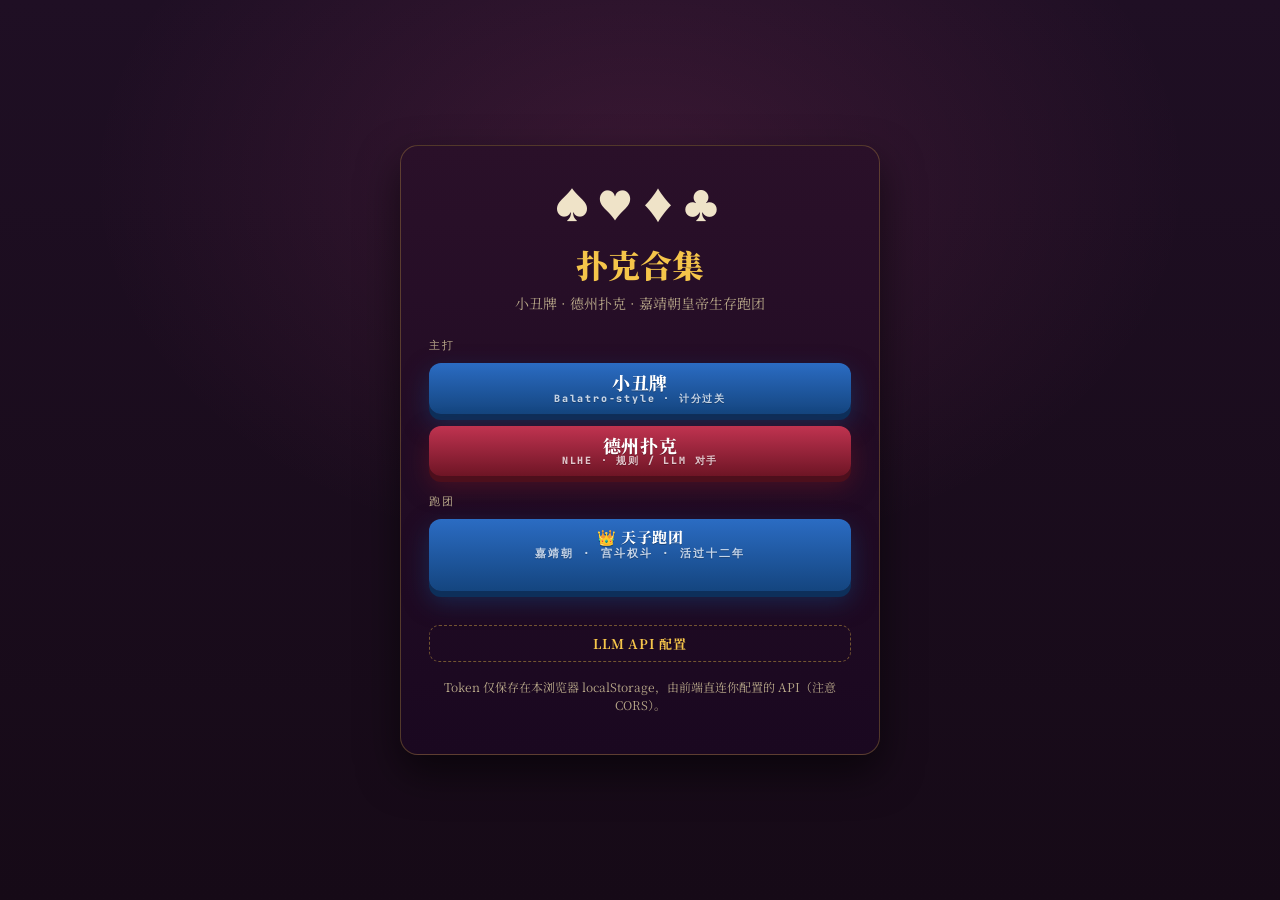
==== commit bba28ed5: "Replace casual mini-games with Jiajing emperor survival TRPG Set in 1542 (21st year of Jiajing): pal" ====
--- a/index.html
+++ b/index.html
@@ -7,7 +7,7 @@
   <meta name="apple-mobile-web-app-capable" content="yes" />
   <meta name="apple-mobile-web-app-status-bar-style" content="black-translucent" />
   <meta name="theme-color" content="#160a17" />
-  <title>扑克合集 · 小丑牌 & 德州 & 小游戏</title>
+  <title>扑克合集 · 小丑牌 & 德州 & 跑团</title>
   <link rel="preconnect" href="https://fonts.googleapis.com" />
   <link rel="preconnect" href="https://fonts.gstatic.com" crossorigin />
   <link
@@ -21,7 +21,7 @@
     <div class="hub-card">
       <span class="hub-mark">♠♥♦♣</span>
       <h1 class="hub-title">扑克合集</h1>
-      <p class="hub-tagline">小丑牌 Roguelike · 德州扑克 · 四款休闲小游戏</p>
+      <p class="hub-tagline">小丑牌 · 德州扑克 · 嘉靖朝皇帝生存跑团</p>
       <div class="hub-section">
         <div class="hub-section-label">主打</div>
         <div class="hub-actions">
@@ -36,8 +36,8 @@
         </div>
       </div>
       <div class="hub-section">
-        <div class="hub-section-label">小游戏</div>
-        <div class="hub-minigames" id="hubMinigames"></div>
+        <div class="hub-section-label">跑团</div>
+        <div class="hub-minigames hub-minigames-single" id="hubMinigames"></div>
       </div>
       <button type="button" class="ghost-btn hub-llm-btn" id="hubLlmBtn">LLM API 配置</button>
       <p class="hub-hint">Token 仅保存在本浏览器 localStorage，由前端直连你配置的 API（注意 CORS）。</p>
@@ -317,7 +317,7 @@
   <div id="minigameApp" class="minigame-app mode-hidden">
     <header class="minigame-top">
       <button type="button" class="ghost-btn" data-back-hub>主菜单</button>
-      <div class="minigame-brand" id="minigameTitle">小游戏</div>
+      <div class="minigame-brand" id="minigameTitle">跑团</div>
       <span class="minigame-spacer"></span>
     </header>
     <div id="minigameRoot" class="minigame-root"></div>
--- a/styles.css
+++ b/styles.css
@@ -2165,6 +2165,206 @@
   margin-top: 12px;
 }
 
+.hub-minigames-single {
+  grid-template-columns: 1fr;
+}
+.hub-rpg-btn {
+  min-height: 72px;
+}
+
+/* ---------- Emperor TRPG ---------- */
+.minigame-root .rpg-panel {
+  max-width: 640px;
+}
+.rpg-era {
+  font-family: var(--mono);
+  font-size: 12px;
+  letter-spacing: 0.12em;
+  color: var(--gold);
+  text-align: center;
+  margin: 0 0 8px;
+}
+.rpg-title {
+  text-align: center;
+  font-size: 26px;
+  color: var(--gold);
+  margin: 0 0 16px;
+}
+.rpg-intro-body p {
+  font-size: 15px;
+  line-height: 1.75;
+  color: var(--ink);
+  margin: 0 0 12px;
+  text-align: left;
+}
+.rpg-header {
+  display: flex;
+  flex-wrap: wrap;
+  justify-content: space-between;
+  gap: 8px;
+  margin-bottom: 14px;
+  padding-bottom: 10px;
+  border-bottom: 1px solid rgba(245, 197, 74, 0.15);
+}
+.rpg-time {
+  font-weight: 900;
+  font-size: 18px;
+  color: var(--gold);
+}
+.rpg-goal {
+  font-size: 13px;
+  color: var(--ink-dim);
+}
+.rpg-stats {
+  display: grid;
+  gap: 8px;
+  margin-bottom: 16px;
+}
+.rpg-stat-row {
+  display: grid;
+  grid-template-columns: 52px 1fr 36px;
+  align-items: center;
+  gap: 8px;
+  font-size: 13px;
+}
+.rpg-stat-row.warn .rpg-stat-fill {
+  background: linear-gradient(90deg, #c9862a, #f5c54a);
+}
+.rpg-stat-row.danger .rpg-stat-fill {
+  background: linear-gradient(90deg, #8e1d29, #e2455a);
+}
+.rpg-stat-name {
+  color: var(--ink-dim);
+  font-family: var(--mono);
+}
+.rpg-stat-bar {
+  height: 8px;
+  border-radius: 4px;
+  background: rgba(0, 0, 0, 0.35);
+  overflow: hidden;
+}
+.rpg-stat-fill {
+  height: 100%;
+  background: linear-gradient(90deg, #2a6b4a, #5ad59b);
+  border-radius: 4px;
+  transition: width 400ms ease;
+}
+.rpg-stat-val {
+  font-family: var(--mono);
+  text-align: right;
+  color: var(--ink);
+}
+.rpg-event {
+  padding: 16px;
+  margin-bottom: 14px;
+  border-radius: 12px;
+  background: rgba(0, 0, 0, 0.25);
+  border: 1px solid rgba(245, 197, 74, 0.12);
+}
+.rpg-cat {
+  display: inline-block;
+  font-family: var(--mono);
+  font-size: 10px;
+  letter-spacing: 0.14em;
+  padding: 3px 8px;
+  border-radius: 4px;
+  margin-bottom: 8px;
+}
+.rpg-cat-palace { background: rgba(180, 114, 255, 0.2); color: #d4b5ff; }
+.rpg-cat-power { background: rgba(245, 197, 74, 0.2); color: var(--gold); }
+.rpg-cat-war { background: rgba(226, 69, 90, 0.25); color: #ffb3c0; }
+.rpg-cat-disaster { background: rgba(78, 160, 255, 0.2); color: #9ec5ff; }
+.rpg-cat-mystic { background: rgba(90, 213, 155, 0.15); color: #9ef0c8; }
+.rpg-event-title {
+  margin: 0 0 10px;
+  font-size: 20px;
+  color: #fff7cf;
+}
+.rpg-event-text {
+  margin: 0;
+  font-size: 15px;
+  line-height: 1.7;
+  color: var(--ink);
+}
+.rpg-outcome {
+  padding: 12px 14px;
+  margin-bottom: 14px;
+  border-left: 3px solid var(--gold);
+  background: rgba(245, 197, 74, 0.06);
+  border-radius: 0 8px 8px 0;
+}
+.rpg-outcome-label {
+  font-family: var(--mono);
+  font-size: 11px;
+  color: var(--gold);
+  margin-bottom: 6px;
+}
+.rpg-outcome p {
+  margin: 0;
+  line-height: 1.65;
+  font-size: 14px;
+}
+.rpg-roll {
+  margin: 10px 0 0;
+  font-family: var(--mono);
+  font-size: 12px;
+}
+.rpg-roll.ok { color: var(--green); }
+.rpg-roll.fail { color: var(--red); }
+.rpg-choices {
+  display: flex;
+  flex-direction: column;
+  gap: 10px;
+  margin-bottom: 16px;
+}
+.rpg-choice-btn {
+  width: 100%;
+  text-align: left;
+  min-height: auto;
+  padding: 12px 16px;
+}
+.rpg-choice-btn .btn-sub {
+  display: block;
+  margin-top: 4px;
+  font-size: 11px;
+  opacity: 0.85;
+}
+.rpg-log {
+  font-size: 13px;
+  color: var(--ink-dim);
+}
+.rpg-log summary {
+  cursor: pointer;
+  color: var(--gold);
+  margin-bottom: 8px;
+}
+.rpg-log ul {
+  margin: 0;
+  padding-left: 18px;
+  line-height: 1.6;
+}
+.rpg-end-title {
+  text-align: center;
+  font-size: 28px;
+  color: var(--red);
+  margin: 0 0 16px;
+}
+.rpg-result .rpg-end-title {
+  color: var(--gold);
+}
+.rpg-end-text {
+  font-size: 16px;
+  line-height: 1.75;
+  text-align: center;
+  margin: 0 0 12px;
+}
+.rpg-end-meta {
+  text-align: center;
+  font-size: 13px;
+  color: var(--ink-dim);
+  margin-bottom: 20px;
+}
+
 html.minigame-active,
 html.minigame-active body {
   overflow: hidden;
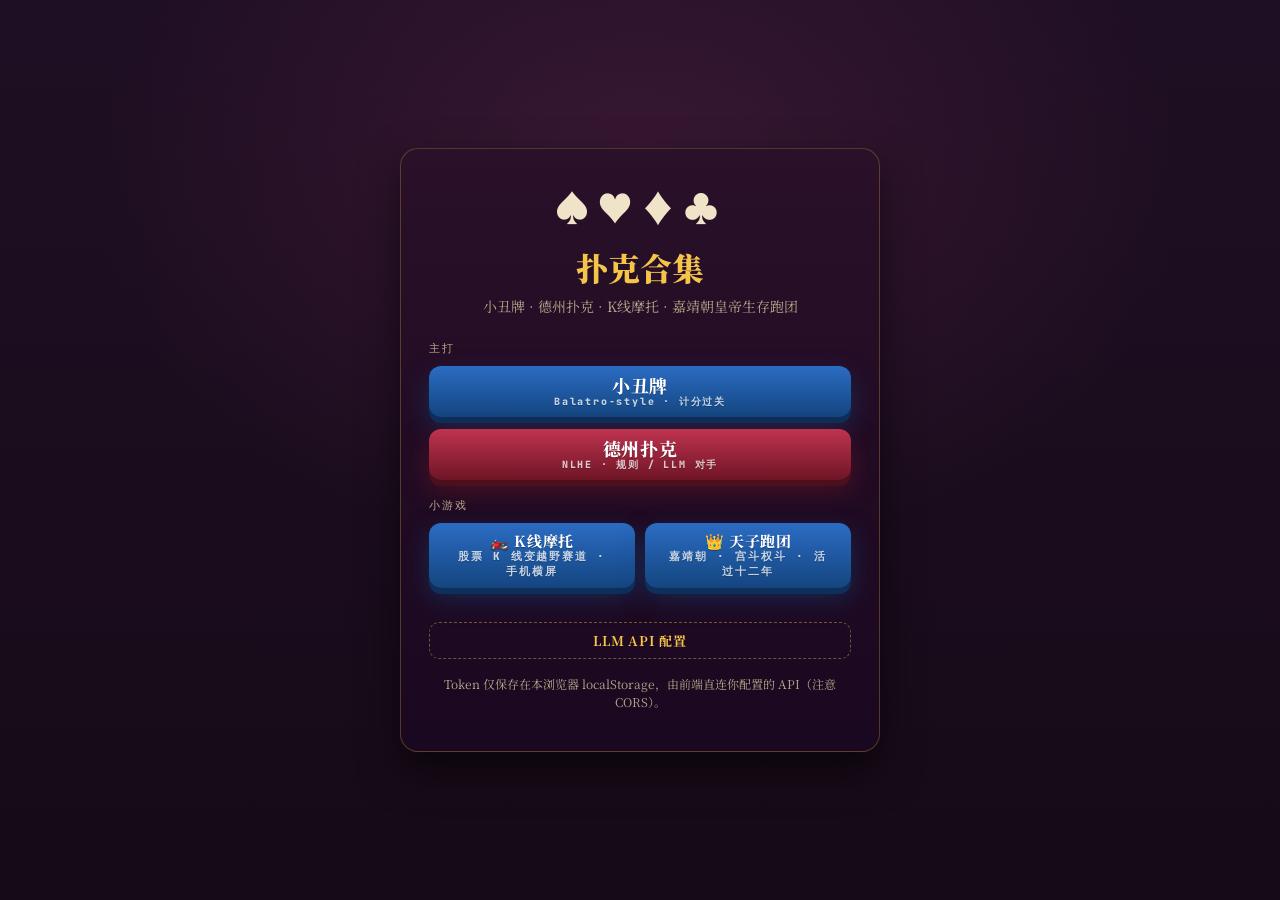
==== commit 0b7194ff: "Add K-line Rider motorcycle minigame with mobile landscape support New minigame fetches stock candle" ====
--- a/index.html
+++ b/index.html
@@ -21,7 +21,7 @@
     <div class="hub-card">
       <span class="hub-mark">♠♥♦♣</span>
       <h1 class="hub-title">扑克合集</h1>
-      <p class="hub-tagline">小丑牌 · 德州扑克 · 嘉靖朝皇帝生存跑团</p>
+      <p class="hub-tagline">小丑牌 · 德州扑克 · K线摩托 · 嘉靖朝皇帝生存跑团</p>
       <div class="hub-section">
         <div class="hub-section-label">主打</div>
         <div class="hub-actions">
@@ -36,8 +36,8 @@
         </div>
       </div>
       <div class="hub-section">
-        <div class="hub-section-label">跑团</div>
-        <div class="hub-minigames hub-minigames-single" id="hubMinigames"></div>
+        <div class="hub-section-label">小游戏</div>
+        <div class="hub-minigames" id="hubMinigames"></div>
       </div>
       <button type="button" class="ghost-btn hub-llm-btn" id="hubLlmBtn">LLM API 配置</button>
       <p class="hub-hint">Token 仅保存在本浏览器 localStorage，由前端直连你配置的 API（注意 CORS）。</p>
@@ -315,16 +315,22 @@
   </div>
 
   <div id="minigameApp" class="minigame-app mode-hidden">
+    <div class="rpg-backdrop" id="rpgBackdrop" aria-hidden="true">
+      <div class="rpg-backdrop-img"></div>
+      <div class="rpg-backdrop-mood"></div>
+      <div class="rpg-backdrop-vignette"></div>
+    </div>
     <header class="minigame-top">
       <button type="button" class="ghost-btn" data-back-hub>主菜单</button>
       <div class="minigame-brand" id="minigameTitle">跑团</div>
       <span class="minigame-spacer"></span>
     </header>
+    <p class="rpg-scene-label" id="rpgSceneLabel" aria-hidden="true"></p>
     <div id="minigameRoot" class="minigame-root"></div>
   </div>
 
   <div id="holdemApp" class="holdem-app mode-hidden">
-    <div class="modal" id="holdemSetupModal">
+    <div class="modal hidden" id="holdemSetupModal">
       <div class="modal-card holdem-setup-card">
         <header class="modal-header"><h2>德州扑克 · 开局</h2></header>
         <div class="holdem-setup-body">
--- a/styles.css
+++ b/styles.css
@@ -1982,14 +1982,106 @@
 
 /* ---------- Mini-games ---------- */
 .minigame-app {
+  position: relative;
+  isolation: isolate;
   display: flex;
   flex-direction: column;
   height: 100dvh;
   max-height: 100dvh;
   padding: 12px 16px;
-  gap: 12px;
+  gap: 8px;
   box-sizing: border-box;
   overflow: hidden;
+}
+.rpg-backdrop {
+  position: absolute;
+  inset: 0;
+  z-index: 0;
+  overflow: hidden;
+  pointer-events: none;
+  opacity: 0;
+  transition: opacity 0.55s ease;
+}
+.rpg-backdrop-visible {
+  opacity: 1;
+}
+.rpg-backdrop-img {
+  position: absolute;
+  inset: -4%;
+  background-size: cover;
+  background-position: center;
+  background-repeat: no-repeat;
+  opacity: 0.62;
+  transform: scale(1.04);
+  transition: opacity 0.65s ease, transform 1.2s ease-out;
+  animation: rpgKenBurns 28s ease-in-out infinite alternate;
+}
+.rpg-backdrop[data-scene] .rpg-backdrop-img {
+  opacity: 0.68;
+}
+@keyframes rpgKenBurns {
+  from { transform: scale(1.03); }
+  to { transform: scale(1.09); }
+}
+.rpg-backdrop-vignette {
+  position: absolute;
+  inset: 0;
+  background:
+    radial-gradient(ellipse 90% 80% at 50% 45%, transparent 30%, rgba(8, 2, 14, 0.75) 100%),
+    linear-gradient(180deg, rgba(8, 2, 14, 0.35) 0%, transparent 25%, transparent 70%, rgba(8, 2, 14, 0.85) 100%);
+}
+.rpg-backdrop-mood {
+  position: absolute;
+  inset: 0;
+  opacity: 0;
+  transition: opacity 0.45s ease;
+  pointer-events: none;
+}
+.rpg-backdrop-mood.active {
+  opacity: 1;
+}
+.rpg-backdrop-mood[data-mood="roll-ok"] {
+  background: radial-gradient(ellipse 80% 60% at 50% 40%, rgba(245, 197, 74, 0.38), transparent 65%);
+  animation: rpgMoodOk 1.4s ease-out;
+}
+.rpg-backdrop-mood[data-mood="roll-fail"] {
+  background:
+    radial-gradient(ellipse 70% 55% at 50% 45%, rgba(226, 69, 90, 0.42), transparent 60%),
+    rgba(40, 0, 10, 0.35);
+  animation: rpgMoodFail 1.6s ease-out;
+}
+@keyframes rpgMoodOk {
+  0% { opacity: 0; }
+  25% { opacity: 1; }
+  100% { opacity: 0.85; }
+}
+@keyframes rpgMoodFail {
+  0% { opacity: 0; transform: scale(1.02); }
+  20% { opacity: 1; }
+  100% { opacity: 0.9; transform: scale(1); }
+}
+.rpg-backdrop-label {
+  display: none;
+}
+.rpg-scene-label {
+  position: relative;
+  z-index: 1;
+  flex-shrink: 0;
+  margin: 0;
+  text-align: center;
+  font-family: var(--mono);
+  font-size: 10px;
+  letter-spacing: 0.14em;
+  color: rgba(245, 197, 74, 0.65);
+  text-transform: uppercase;
+}
+.rpg-scene-label.hidden {
+  display: none;
+}
+.minigame-top,
+.minigame-root {
+  position: relative;
+  z-index: 1;
 }
 .minigame-top {
   display: flex;
@@ -2015,6 +2107,11 @@
   align-items: flex-start;
   justify-content: center;
   padding: 8px 0 16px;
+}
+.minigame-root.rpg-mode-play {
+  overflow: hidden;
+  padding: 0;
+  align-items: stretch;
 }
 .mg-panel {
   width: 100%;
@@ -2176,6 +2273,14 @@
 .minigame-root .rpg-panel {
   max-width: 640px;
 }
+.rpg-panel,
+.mg-panel.rpg-intro,
+.rpg-panel.rpg-result {
+  background:
+    linear-gradient(180deg, rgba(42, 16, 41, 0.9), rgba(26, 8, 32, 0.94));
+  backdrop-filter: blur(12px);
+  -webkit-backdrop-filter: blur(12px);
+}
 .rpg-era {
   font-family: var(--mono);
   font-size: 12px;
@@ -2197,14 +2302,85 @@
   margin: 0 0 12px;
   text-align: left;
 }
+.rpg-play {
+  display: flex;
+  flex-direction: column;
+  height: 100%;
+  min-height: 0;
+  max-height: 100%;
+  overflow: hidden;
+  padding-bottom: 0 !important;
+}
 .rpg-header {
   display: flex;
   flex-wrap: wrap;
   justify-content: space-between;
   gap: 8px;
-  margin-bottom: 14px;
-  padding-bottom: 10px;
+  margin-bottom: 8px;
+  padding-bottom: 8px;
   border-bottom: 1px solid rgba(245, 197, 74, 0.15);
+  flex-shrink: 0;
+}
+.rpg-meta {
+  flex-shrink: 0;
+  margin-bottom: 8px;
+  font-size: 13px;
+}
+.rpg-meta-summary {
+  cursor: pointer;
+  color: var(--gold);
+  font-family: var(--mono);
+  font-size: 11px;
+  letter-spacing: 0.08em;
+  list-style: none;
+  padding: 6px 0;
+}
+.rpg-meta-summary::-webkit-details-marker {
+  display: none;
+}
+.rpg-meta[open] .rpg-meta-summary {
+  margin-bottom: 8px;
+}
+.rpg-stats-bar {
+  display: grid;
+  grid-template-columns: repeat(2, minmax(0, 1fr));
+  gap: 8px 14px;
+  margin-bottom: 8px;
+  flex-shrink: 0;
+  padding: 10px 10px 8px;
+  border-radius: 10px;
+  background: rgba(0, 0, 0, 0.22);
+  border: 1px solid rgba(245, 197, 74, 0.12);
+}
+.rpg-stat-head {
+  display: flex;
+  align-items: baseline;
+  justify-content: space-between;
+  gap: 6px;
+  margin-bottom: 4px;
+}
+.rpg-scroll {
+  flex: 1;
+  min-height: 0;
+  overflow-y: auto;
+  overflow-x: hidden;
+  -webkit-overflow-scrolling: touch;
+  overscroll-behavior: contain;
+  padding-bottom: 8px;
+}
+.rpg-choices-dock {
+  flex-shrink: 0;
+  display: flex;
+  flex-direction: column;
+  gap: 8px;
+  padding: 10px 0 max(10px, env(safe-area-inset-bottom));
+  margin: 0 -12px;
+  padding-left: 12px;
+  padding-right: 12px;
+  border-top: 1px solid rgba(245, 197, 74, 0.22);
+  background:
+    linear-gradient(180deg, rgba(26, 8, 32, 0.92), rgba(26, 8, 32, 0.98));
+  box-shadow: 0 -8px 24px rgba(0, 0, 0, 0.35);
 }
 .rpg-time {
   font-weight: 900;
@@ -2221,37 +2397,66 @@
   margin-bottom: 16px;
 }
 .rpg-stat-row {
-  display: grid;
-  grid-template-columns: 52px 1fr 36px;
-  align-items: center;
-  gap: 8px;
-  font-size: 13px;
-}
-.rpg-stat-row.warn .rpg-stat-fill {
-  background: linear-gradient(90deg, #c9862a, #f5c54a);
-}
-.rpg-stat-row.danger .rpg-stat-fill {
-  background: linear-gradient(90deg, #8e1d29, #e2455a);
+  font-size: 12px;
+  min-width: 0;
 }
 .rpg-stat-name {
   color: var(--ink-dim);
   font-family: var(--mono);
+  font-size: 11px;
+  letter-spacing: 0.04em;
 }
 .rpg-stat-bar {
-  height: 8px;
-  border-radius: 4px;
-  background: rgba(0, 0, 0, 0.35);
+  height: 10px;
+  border-radius: 5px;
+  background: rgba(0, 0, 0, 0.45);
   overflow: hidden;
+  box-shadow: inset 0 1px 4px rgba(0, 0, 0, 0.45);
 }
 .rpg-stat-fill {
   height: 100%;
+  border-radius: 5px;
   background: linear-gradient(90deg, #2a6b4a, #5ad59b);
-  border-radius: 4px;
-  transition: width 400ms ease;
+  box-shadow: 0 0 10px rgba(90, 213, 155, 0.35);
+  transition: width 480ms cubic-bezier(0.22, 0.8, 0.32, 1);
+}
+.rpg-stat-row[data-stat="prestige"] .rpg-stat-fill {
+  background: linear-gradient(90deg, #8a6a1a, #f5c54a);
+  box-shadow: 0 0 10px rgba(245, 197, 74, 0.35);
+}
+.rpg-stat-row[data-stat="treasury"] .rpg-stat-fill {
+  background: linear-gradient(90deg, #1e4f8a, #4ea0ff);
+  box-shadow: 0 0 10px rgba(78, 160, 255, 0.35);
+}
+.rpg-stat-row[data-stat="military"] .rpg-stat-fill {
+  background: linear-gradient(90deg, #6e1a2a, #e2455a);
+  box-shadow: 0 0 10px rgba(226, 69, 90, 0.35);
+}
+.rpg-stat-row[data-stat="morale"] .rpg-stat-fill {
+  background: linear-gradient(90deg, #4a2a7a, #b572ff);
+  box-shadow: 0 0 10px rgba(181, 114, 255, 0.35);
+}
+.rpg-stat-row[data-stat="suspicion"] .rpg-stat-fill {
+  background: linear-gradient(90deg, #5a4a20, #d4a84a);
+  box-shadow: 0 0 10px rgba(212, 168, 74, 0.3);
+}
+.rpg-stat-row.warn .rpg-stat-fill {
+  background: linear-gradient(90deg, #a86a18, #ffb84a);
+  box-shadow: 0 0 10px rgba(255, 184, 74, 0.45);
+}
+.rpg-stat-row.danger .rpg-stat-fill {
+  background: linear-gradient(90deg, #8e1d29, #ff4a62);
+  box-shadow: 0 0 12px rgba(255, 74, 98, 0.55);
+  animation: rpgStatPulse 1.8s ease-in-out infinite;
+}
+@keyframes rpgStatPulse {
+  0%, 100% { filter: brightness(1); }
+  50% { filter: brightness(1.15); }
 }
 .rpg-stat-val {
   font-family: var(--mono);
-  text-align: right;
+  font-weight: 700;
+  font-size: 12px;
   color: var(--ink);
 }
 .rpg-event {
@@ -2260,6 +2465,41 @@
   border-radius: 12px;
   background: rgba(0, 0, 0, 0.25);
   border: 1px solid rgba(245, 197, 74, 0.12);
+}
+.rpg-event-story {
+  border-color: rgba(245, 197, 74, 0.45);
+  box-shadow: 0 0 20px rgba(245, 197, 74, 0.08);
+}
+.rpg-prologue {
+  color: var(--purple);
+}
+.rpg-npc-grid {
+  display: flex;
+  flex-wrap: wrap;
+  gap: 8px;
+}
+.rpg-npc-item {
+  display: flex;
+  align-items: center;
+  gap: 6px;
+  padding: 4px 10px;
+  border-radius: 999px;
+  background: rgba(0, 0, 0, 0.3);
+  border: 1px solid rgba(255, 255, 255, 0.08);
+}
+.rpg-npc-item.allied {
+  border-color: rgba(90, 213, 155, 0.35);
+}
+.rpg-npc-item.hostile {
+  border-color: rgba(226, 69, 90, 0.35);
+}
+.rpg-npc-name {
+  color: var(--ink-dim);
+}
+.rpg-npc-val {
+  font-family: var(--mono);
+  font-size: 12px;
+  color: var(--ink);
 }
 .rpg-cat {
   display: inline-block;
@@ -2293,6 +2533,16 @@
   background: rgba(245, 197, 74, 0.06);
   border-radius: 0 8px 8px 0;
 }
+.rpg-outcome:has(.rpg-roll.ok) {
+  border-left-color: var(--green);
+  background: rgba(90, 213, 155, 0.08);
+  box-shadow: inset 0 0 24px rgba(90, 213, 155, 0.06);
+}
+.rpg-outcome:has(.rpg-roll.fail) {
+  border-left-color: var(--red);
+  background: rgba(226, 69, 90, 0.1);
+  box-shadow: inset 0 0 24px rgba(226, 69, 90, 0.08);
+}
 .rpg-outcome-label {
   font-family: var(--mono);
   font-size: 11px;
@@ -2311,17 +2561,16 @@
 }
 .rpg-roll.ok { color: var(--green); }
 .rpg-roll.fail { color: var(--red); }
-.rpg-choices {
-  display: flex;
-  flex-direction: column;
-  gap: 10px;
-  margin-bottom: 16px;
-}
-.rpg-choice-btn {
+.rpg-choices-dock .rpg-choice-btn,
+.rpg-choices .rpg-choice-btn {
   width: 100%;
   text-align: left;
   min-height: auto;
-  padding: 12px 16px;
+  padding: 11px 14px;
+}
+.rpg-choices-dock .btn,
+.rpg-choices .btn {
+  width: 100%;
 }
 .rpg-choice-btn .btn-sub {
   display: block;
@@ -3040,7 +3289,7 @@
 
 /* Mobile portrait: single column, fit within viewport */
 @media (max-width: 768px) and (orientation: portrait) {
-  .holdem-app {
+  .holdem-app:not(.mode-hidden) {
     display: flex !important;
     flex-direction: column !important;
     height: 100dvh !important;
@@ -3195,3 +3444,390 @@
 
 html.holdem-active, html.holdem-active body,
 html.minigame-active, html.minigame-active body { overflow: hidden; height: 100%; }
+
+/* Mode switch — must beat mobile holdem display:flex !important */
+#app.mode-hidden,
+#holdemApp.mode-hidden,
+#minigameApp.mode-hidden {
+  display: none !important;
+}
+#holdemApp.mode-hidden .modal {
+  display: none !important;
+}
+
+/* Emperor TRPG — mobile layout */
+@media (max-width: 768px) {
+  .minigame-app {
+    padding: max(8px, env(safe-area-inset-top)) 10px max(8px, env(safe-area-inset-bottom));
+    gap: 8px;
+  }
+  .minigame-top .ghost-btn {
+    font-size: 11px;
+    padding: 6px 10px;
+    flex-shrink: 0;
+  }
+  .minigame-brand {
+    font-size: 16px;
+    text-align: center;
+    flex: 1;
+    min-width: 0;
+  }
+  .minigame-spacer {
+    display: none;
+  }
+  .minigame-root:not(.rpg-mode-play) {
+    padding: 0 0 10px;
+    align-items: stretch;
+  }
+  .minigame-root.rpg-mode-play {
+    padding: 0;
+  }
+  .minigame-root .rpg-panel:not(.rpg-play),
+  .rpg-panel:not(.rpg-play) {
+    max-width: none;
+    padding: 14px 12px;
+    border-radius: 14px;
+  }
+  .rpg-play {
+    max-width: none;
+    border-radius: 0;
+    padding: 10px 12px 0;
+    border-left: none;
+    border-right: none;
+  }
+  .rpg-backdrop-img {
+    opacity: 0.55;
+  }
+  .rpg-scene-label {
+    font-size: 9px;
+  }
+  .rpg-title {
+    font-size: 22px;
+  }
+  .rpg-intro-body p {
+    font-size: 14px;
+    line-height: 1.65;
+  }
+  .rpg-header {
+    flex-direction: column;
+    align-items: stretch;
+    gap: 4px;
+  }
+  .rpg-time {
+    font-size: 16px;
+  }
+  .rpg-goal {
+    font-size: 12px;
+    line-height: 1.45;
+  }
+  .rpg-stats-bar {
+    gap: 6px 10px;
+    padding: 8px 8px 6px;
+  }
+  .rpg-stat-bar {
+    height: 8px;
+  }
+  .rpg-stat-name {
+    font-size: 10px;
+  }
+  .rpg-stat-val {
+    font-size: 11px;
+  }
+  .rpg-npc-grid {
+    display: grid;
+    grid-template-columns: repeat(2, minmax(0, 1fr));
+    gap: 6px;
+  }
+  .rpg-npc-item {
+    justify-content: space-between;
+    font-size: 12px;
+  }
+  .rpg-event {
+    padding: 12px;
+  }
+  .rpg-event-title {
+    font-size: 17px;
+  }
+  .rpg-event-text {
+    font-size: 14px;
+    line-height: 1.65;
+  }
+  .rpg-choices-dock {
+    margin: 0 -12px;
+    padding-left: 12px;
+    padding-right: 12px;
+    gap: 6px;
+  }
+  .rpg-choices-dock .rpg-choice-btn {
+    padding: 10px 12px;
+  }
+  .rpg-choices-dock .btn-main {
+    font-size: 14px;
+    line-height: 1.35;
+  }
+  .rpg-choices-dock .btn-sub {
+    font-size: 10px;
+  }
+  .mg-actions .btn {
+    flex: 1 1 100%;
+    min-width: 0;
+  }
+  .rpg-end-title {
+    font-size: 24px;
+  }
+}
+
+/* ---------- K-line Rider ---------- */
+.minigame-root.kline-mode-menu,
+.minigame-root.kline-mode-loading {
+  overflow: auto;
+  padding: 8px 0 16px;
+  align-items: flex-start;
+}
+.minigame-root.kline-mode-play {
+  overflow: hidden;
+  padding: 0;
+  align-items: stretch;
+}
+.kline-shell {
+  width: 100%;
+  display: flex;
+  justify-content: center;
+}
+.kline-panel {
+  max-width: 560px;
+}
+.kline-eyebrow {
+  margin: 0 0 6px;
+  font-family: var(--mono);
+  font-size: 12px;
+  letter-spacing: 0.14em;
+  color: var(--gold);
+}
+.kline-title {
+  margin: 0 0 10px;
+  font-size: 28px;
+  color: var(--ink);
+}
+.kline-desc {
+  margin: 0 0 16px;
+  color: var(--ink-dim);
+  font-size: 14px;
+  line-height: 1.6;
+}
+.kline-desc strong {
+  color: var(--gold);
+}
+.kline-form {
+  display: flex;
+  flex-direction: column;
+  gap: 12px;
+}
+.kline-field {
+  display: flex;
+  flex-direction: column;
+  gap: 6px;
+  font-size: 13px;
+  color: var(--ink-dim);
+}
+.kline-field input,
+.kline-field select {
+  appearance: none;
+  border-radius: 10px;
+  border: 1px solid rgba(245, 197, 74, 0.25);
+  background: rgba(0, 0, 0, 0.28);
+  color: var(--ink);
+  padding: 10px 12px;
+  font: 600 14px var(--mono);
+}
+.kline-field-row {
+  display: grid;
+  grid-template-columns: 1fr 1fr;
+  gap: 10px;
+}
+.kline-error {
+  margin: 0;
+  color: #ff7b8d;
+  font-size: 13px;
+}
+.kline-hint,
+.kline-high,
+.kline-source {
+  margin: 12px 0 0;
+  font-size: 12px;
+  color: var(--ink-dim);
+  line-height: 1.5;
+}
+.kline-source {
+  position: absolute;
+  top: 4px;
+  left: 12px;
+  right: 12px;
+  z-index: 3;
+  margin: 0;
+  text-align: center;
+  pointer-events: none;
+}
+.kline-source.warn {
+  color: #ffb347;
+}
+.kline-high strong {
+  color: var(--gold);
+  font-family: var(--mono);
+}
+.kline-loading .kline-spinner {
+  width: 42px;
+  height: 42px;
+  margin: 18px auto 0;
+  border-radius: 50%;
+  border: 3px solid rgba(245, 197, 74, 0.2);
+  border-top-color: var(--gold);
+  animation: klineSpin 0.8s linear infinite;
+}
+@keyframes klineSpin {
+  to { transform: rotate(360deg); }
+}
+.kline-play-wrap {
+  position: relative;
+  flex: 1;
+  min-height: 0;
+  display: flex;
+  flex-direction: column;
+  width: 100%;
+}
+.kline-canvas-wrap {
+  flex: 1;
+  min-height: 0;
+  position: relative;
+  border-radius: 14px;
+  overflow: hidden;
+  border: 2px solid rgba(245, 197, 74, 0.22);
+  background: #0a1628;
+  touch-action: none;
+}
+.kline-canvas-wrap canvas {
+  display: block;
+  width: 100%;
+  height: 100%;
+  touch-action: none;
+}
+.kline-touch-controls {
+  display: none;
+  flex-shrink: 0;
+  gap: 8px;
+  padding: 8px 0 0;
+  grid-template-columns: 1fr 1fr 1fr;
+}
+.kline-touch-btn {
+  appearance: none;
+  border: 1px solid rgba(245, 197, 74, 0.35);
+  border-radius: 12px;
+  background: linear-gradient(180deg, rgba(42, 16, 41, 0.95), rgba(20, 8, 24, 0.95));
+  color: var(--ink);
+  font: 700 14px "Noto Serif SC", serif;
+  padding: 12px 8px;
+  touch-action: manipulation;
+  user-select: none;
+}
+.kline-touch-btn:active,
+.kline-touch-btn.active {
+  transform: scale(0.97);
+  border-color: var(--gold);
+  color: var(--gold);
+}
+.kline-touch-gas {
+  background: linear-gradient(180deg, rgba(62, 207, 142, 0.25), rgba(20, 8, 24, 0.95));
+}
+.kline-touch-jump {
+  background: linear-gradient(180deg, rgba(245, 197, 74, 0.22), rgba(20, 8, 24, 0.95));
+}
+.kline-desktop-hint {
+  flex-shrink: 0;
+  margin-top: 6px;
+  text-align: center;
+  font-size: 11px;
+  color: var(--ink-dim);
+  font-family: var(--mono);
+}
+.kline-result-actions {
+  position: absolute;
+  bottom: 72px;
+  left: 50%;
+  transform: translateX(-50%);
+  display: flex;
+  gap: 10px;
+  z-index: 4;
+}
+.kline-result-actions.hidden {
+  display: none;
+}
+
+html.kline-landscape .minigame-app.kline-active {
+  padding: max(4px, env(safe-area-inset-top)) max(8px, env(safe-area-inset-right)) max(4px, env(safe-area-inset-bottom)) max(8px, env(safe-area-inset-left));
+}
+html.kline-landscape .minigame-app.kline-active .minigame-top {
+  display: none;
+}
+html.kline-landscape .minigame-app.kline-active .rpg-scene-label {
+  display: none;
+}
+html.kline-landscape .minigame-root.kline-mode-play {
+  padding: 0;
+}
+html.kline-landscape .kline-play-wrap {
+  height: 100%;
+}
+html.kline-landscape .kline-canvas-wrap {
+  border-radius: 10px;
+}
+html.kline-landscape .kline-touch-controls {
+  display: grid;
+}
+html.kline-landscape .kline-desktop-hint {
+  display: none;
+}
+html.kline-landscape .kline-source {
+  top: max(6px, env(safe-area-inset-top));
+}
+
+@media (max-width: 900px) and (orientation: landscape) {
+  .minigame-root.kline-mode-play .kline-play-wrap {
+    height: 100%;
+  }
+  .minigame-root.kline-mode-play .kline-touch-controls {
+    display: grid;
+  }
+  .minigame-root.kline-mode-play .kline-desktop-hint {
+    display: none;
+  }
+  .minigame-app:has(.kline-mode-play) .minigame-top {
+    padding-bottom: 0;
+  }
+  .minigame-app:has(.kline-mode-play) {
+    padding-top: max(4px, env(safe-area-inset-top));
+    padding-bottom: max(4px, env(safe-area-inset-bottom));
+  }
+}
+
+@media (max-width: 768px) {
+  .kline-field-row {
+    grid-template-columns: 1fr;
+  }
+  .kline-title {
+    font-size: 22px;
+  }
+  .kline-touch-controls {
+    display: grid;
+  }
+  .kline-desktop-hint {
+    display: none;
+  }
+  .minigame-root.kline-mode-play {
+    padding: 0;
+  }
+  .kline-canvas-wrap {
+    border-left: none;
+    border-right: none;
+    border-radius: 0;
+  }
+}
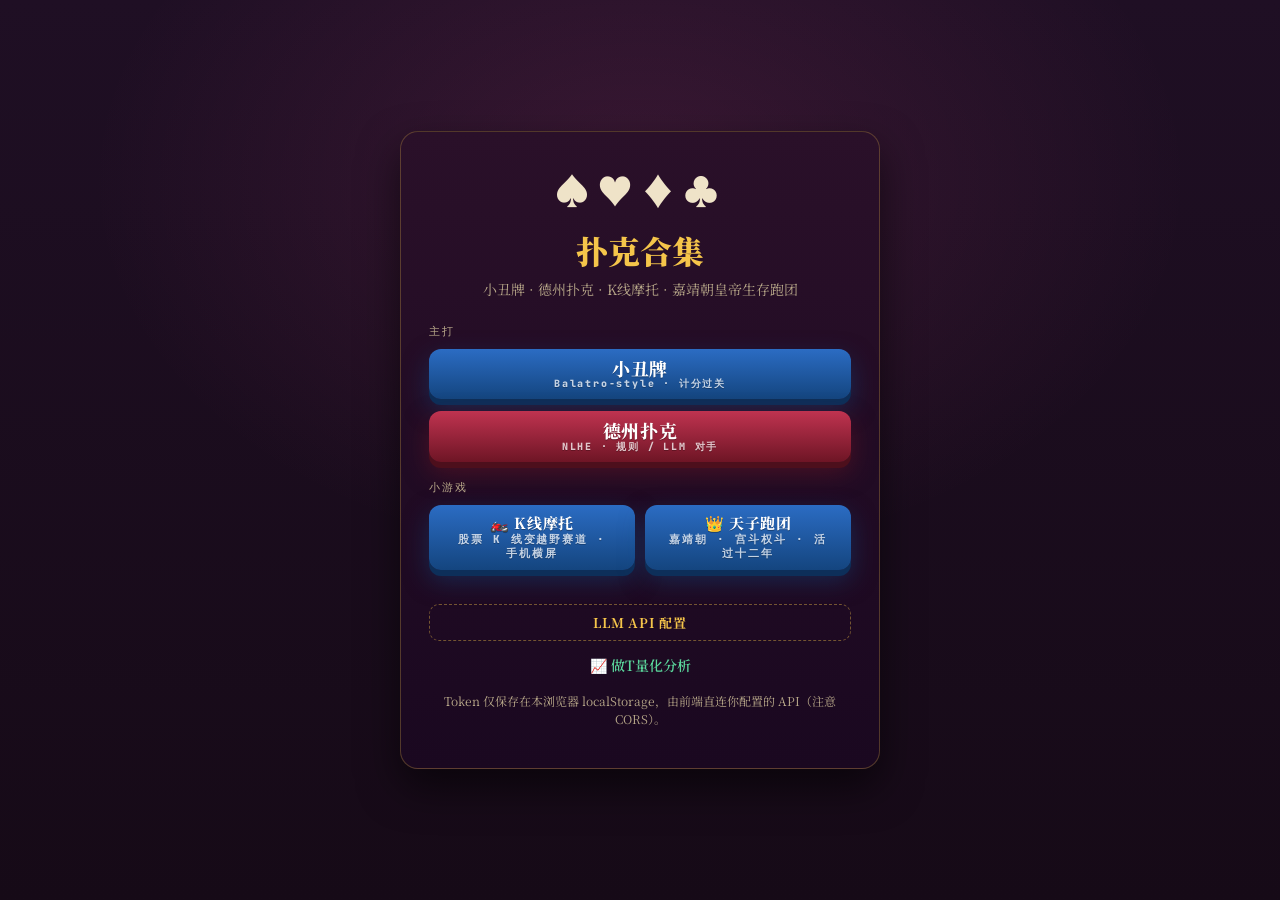
==== commit abee5a2f: "Add T-trading quantitative analyzer at /t-trading/ path Standalone intraday T-point analysis tool fo" ====
--- a/index.html
+++ b/index.html
@@ -40,6 +40,9 @@
         <div class="hub-minigames" id="hubMinigames"></div>
       </div>
       <button type="button" class="ghost-btn hub-llm-btn" id="hubLlmBtn">LLM API 配置</button>
+      <div class="hub-tools">
+        <a class="hub-tool-link" href="./t-trading/">📈 做T量化分析</a>
+      </div>
       <p class="hub-hint">Token 仅保存在本浏览器 localStorage，由前端直连你配置的 API（注意 CORS）。</p>
     </div>
   </div>
--- a/styles.css
+++ b/styles.css
@@ -1945,6 +1945,17 @@
   margin-top: 16px;
   width: 100%;
 }
+.hub-tools {
+  margin-top: 12px;
+  text-align: center;
+}
+.hub-tool-link {
+  color: var(--green);
+  text-decoration: none;
+  font-size: 14px;
+  font-weight: 600;
+}
+.hub-tool-link:hover { text-decoration: underline; }
 .hub-hint {
   margin-top: 16px;
   font-size: 12px;
@@ -3714,9 +3725,9 @@
 .kline-touch-controls {
   display: none;
   flex-shrink: 0;
-  gap: 8px;
+  gap: 6px;
   padding: 8px 0 0;
-  grid-template-columns: 1fr 1fr 1fr;
+  grid-template-columns: repeat(5, 1fr);
 }
 .kline-touch-btn {
   appearance: none;
@@ -3724,8 +3735,8 @@
   border-radius: 12px;
   background: linear-gradient(180deg, rgba(42, 16, 41, 0.95), rgba(20, 8, 24, 0.95));
   color: var(--ink);
-  font: 700 14px "Noto Serif SC", serif;
-  padding: 12px 8px;
+  font: 700 13px "Noto Serif SC", serif;
+  padding: 11px 4px;
   touch-action: manipulation;
   user-select: none;
 }
@@ -3741,6 +3752,12 @@
 .kline-touch-jump {
   background: linear-gradient(180deg, rgba(245, 197, 74, 0.22), rgba(20, 8, 24, 0.95));
 }
+.kline-touch-flip-back {
+  background: linear-gradient(180deg, rgba(255, 120, 80, 0.2), rgba(20, 8, 24, 0.95));
+}
+.kline-touch-flip-front {
+  background: linear-gradient(180deg, rgba(120, 180, 255, 0.2), rgba(20, 8, 24, 0.95));
+}
 .kline-desktop-hint {
   flex-shrink: 0;
   margin-top: 6px;
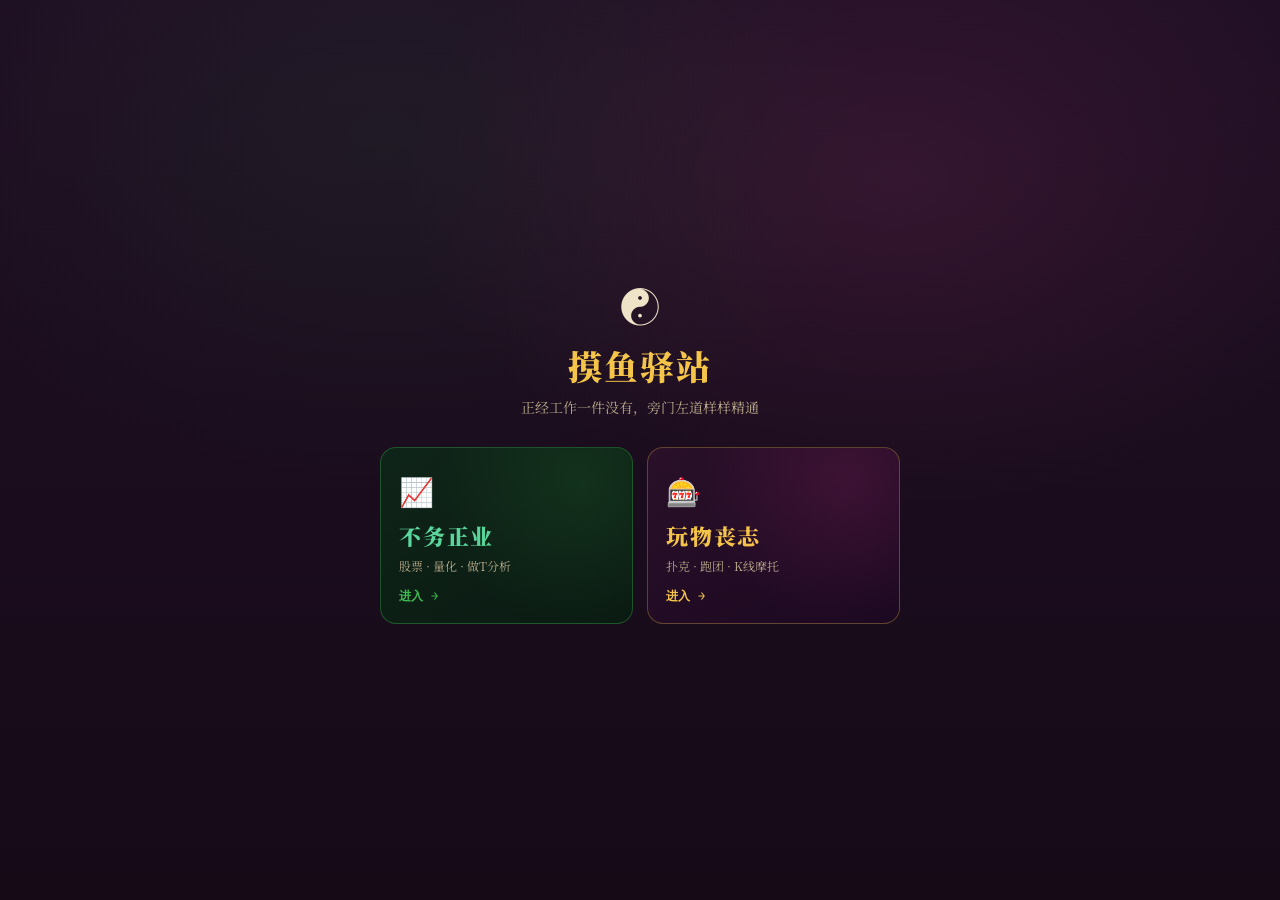
==== commit 787b7f80: "Rebrand hub into 不务正业 (stocks) and 玩物丧志 (games) portals - Two-stage landing: portal cards then drill" ====
--- a/index.html
+++ b/index.html
@@ -7,7 +7,7 @@
   <meta name="apple-mobile-web-app-capable" content="yes" />
   <meta name="apple-mobile-web-app-status-bar-style" content="black-translucent" />
   <meta name="theme-color" content="#160a17" />
-  <title>扑克合集 · 小丑牌 & 德州 & 跑团</title>
+  <title>摸鱼驿站 · 不务正业 & 玩物丧志</title>
   <link rel="preconnect" href="https://fonts.googleapis.com" />
   <link rel="preconnect" href="https://fonts.gstatic.com" crossorigin />
   <link
@@ -18,32 +18,83 @@
 </head>
 <body>
   <div id="hubScreen" class="hub-screen">
-    <div class="hub-card">
-      <span class="hub-mark">♠♥♦♣</span>
-      <h1 class="hub-title">扑克合集</h1>
-      <p class="hub-tagline">小丑牌 · 德州扑克 · K线摩托 · 嘉靖朝皇帝生存跑团</p>
-      <div class="hub-section">
-        <div class="hub-section-label">主打</div>
-        <div class="hub-actions">
-          <button type="button" class="btn btn-play hub-game-btn" id="hubBalatroBtn">
-            <span class="btn-main">小丑牌</span>
-            <span class="btn-sub">Balatro-style · 计分过关</span>
-          </button>
-          <button type="button" class="btn btn-discard hub-game-btn" id="hubHoldemBtn">
-            <span class="btn-main">德州扑克</span>
-            <span class="btn-sub">NLHE · 规则 / LLM 对手</span>
-          </button>
-        </div>
-      </div>
-      <div class="hub-section">
-        <div class="hub-section-label">小游戏</div>
-        <div class="hub-minigames" id="hubMinigames"></div>
-      </div>
-      <button type="button" class="ghost-btn hub-llm-btn" id="hubLlmBtn">LLM API 配置</button>
-      <div class="hub-tools">
-        <a class="hub-tool-link" href="./t-trading/">📈 做T量化分析</a>
-      </div>
-      <p class="hub-hint">Token 仅保存在本浏览器 localStorage，由前端直连你配置的 API（注意 CORS）。</p>
+    <div class="hub-wrap">
+      <!-- 门户首页 -->
+      <div id="hubLanding" class="hub-landing">
+        <div class="hub-brand">
+          <span class="hub-mark">☯</span>
+          <h1 class="hub-title">摸鱼驿站</h1>
+          <p class="hub-tagline">正经工作一件没有，旁门左道样样精通</p>
+        </div>
+        <div class="hub-portals">
+          <button type="button" class="hub-portal hub-portal--stock" id="hubPortalStock">
+            <span class="hub-portal-emoji">📈</span>
+            <span class="hub-portal-name">不务正业</span>
+            <span class="hub-portal-desc">股票 · 量化 · 做T分析</span>
+            <span class="hub-portal-arrow">进入 →</span>
+          </button>
+          <button type="button" class="hub-portal hub-portal--play" id="hubPortalPlay">
+            <span class="hub-portal-emoji">🎰</span>
+            <span class="hub-portal-name">玩物丧志</span>
+            <span class="hub-portal-desc">扑克 · 跑团 · K线摩托</span>
+            <span class="hub-portal-arrow">进入 →</span>
+          </button>
+        </div>
+      </div>
+
+      <!-- 不务正业 · 股票 -->
+      <div id="hubStockPanel" class="hub-panel hub-panel--stock hidden">
+        <button type="button" class="hub-back" data-hub-back>← 返回门户</button>
+        <div class="hub-panel-head">
+          <span class="hub-panel-emoji">📈</span>
+          <div>
+            <h2 class="hub-panel-title">不务正业</h2>
+            <p class="hub-panel-sub">看盘做T，上班摸鱼两不误</p>
+          </div>
+        </div>
+        <div class="hub-panel-items">
+          <a class="hub-item hub-item--link" href="./t-trading/">
+            <span class="hub-item-icon">T</span>
+            <span class="hub-item-body">
+              <span class="hub-item-name">做T量化分析</span>
+              <span class="hub-item-sub">A股 / 港股 / 美股 · 低吸高抛点位</span>
+            </span>
+            <span class="hub-item-arrow">↗</span>
+          </a>
+        </div>
+        <p class="hub-hint">腾讯财经数据 · 纯前端 · 不构成投资建议</p>
+      </div>
+
+      <!-- 玩物丧志 · 游戏 -->
+      <div id="hubPlayPanel" class="hub-panel hub-panel--play hidden">
+        <button type="button" class="hub-back" data-hub-back>← 返回门户</button>
+        <div class="hub-panel-head">
+          <span class="hub-panel-emoji">🎰</span>
+          <div>
+            <h2 class="hub-panel-title">玩物丧志</h2>
+            <p class="hub-panel-sub">打牌跑团，时间就这样没了</p>
+          </div>
+        </div>
+        <div class="hub-section">
+          <div class="hub-section-label">主打</div>
+          <div class="hub-actions">
+            <button type="button" class="btn btn-play hub-game-btn" id="hubBalatroBtn">
+              <span class="btn-main">小丑牌</span>
+              <span class="btn-sub">Balatro-style · 计分过关</span>
+            </button>
+            <button type="button" class="btn btn-discard hub-game-btn" id="hubHoldemBtn">
+              <span class="btn-main">德州扑克</span>
+              <span class="btn-sub">NLHE · 规则 / LLM 对手</span>
+            </button>
+          </div>
+        </div>
+        <div class="hub-section">
+          <div class="hub-section-label">小游戏</div>
+          <div class="hub-minigames" id="hubMinigames"></div>
+        </div>
+        <button type="button" class="ghost-btn hub-llm-btn" id="hubLlmBtn">LLM API 配置</button>
+        <p class="hub-hint">Token 仅保存在本浏览器 localStorage，由前端直连你配置的 API（注意 CORS）。</p>
+      </div>
     </div>
   </div>
 
--- a/styles.css
+++ b/styles.css
@@ -1900,13 +1900,258 @@
   padding: 24px;
   overflow: auto;
   background:
-    radial-gradient(1000px 700px at 50% 20%, rgba(255, 90, 170, 0.12), transparent 55%),
+    radial-gradient(1000px 700px at 30% 15%, rgba(63, 185, 80, 0.07), transparent 50%),
+    radial-gradient(900px 600px at 70% 20%, rgba(255, 90, 170, 0.10), transparent 55%),
     linear-gradient(180deg, var(--bg-1), var(--bg-0));
 }
 .hub-screen.hidden {
   display: none !important;
 }
 
+.hub-wrap {
+  max-width: 520px;
+  width: 100%;
+}
+
+/* Landing */
+.hub-landing {
+  text-align: center;
+}
+
+.hub-brand {
+  margin-bottom: 28px;
+}
+
+.hub-mark {
+  font-size: 40px;
+  display: block;
+  margin-bottom: 4px;
+}
+
+.hub-title {
+  margin: 8px 0 6px;
+  font-size: 34px;
+  font-weight: 900;
+  color: var(--gold);
+  letter-spacing: 0.06em;
+}
+
+.hub-tagline {
+  color: var(--ink-dim);
+  font-size: 14px;
+  margin: 0;
+  line-height: 1.6;
+}
+
+.hub-portals {
+  display: grid;
+  grid-template-columns: 1fr 1fr;
+  gap: 14px;
+}
+
+.hub-portal {
+  position: relative;
+  display: flex;
+  flex-direction: column;
+  align-items: flex-start;
+  text-align: left;
+  padding: 22px 18px 18px;
+  border-radius: 16px;
+  border: 1px solid transparent;
+  cursor: pointer;
+  transition: transform 0.15s, box-shadow 0.2s, border-color 0.2s;
+  font-family: var(--serif);
+  color: var(--ink);
+  overflow: hidden;
+}
+.hub-portal::before {
+  content: '';
+  position: absolute;
+  inset: 0;
+  opacity: 0.12;
+  pointer-events: none;
+}
+.hub-portal:hover {
+  transform: translateY(-3px);
+  box-shadow: var(--shadow-deep);
+}
+.hub-portal:active {
+  transform: translateY(-1px);
+}
+
+.hub-portal--stock {
+  background: linear-gradient(145deg, #0f2418, #0a1a12);
+  border-color: rgba(63, 185, 80, 0.35);
+}
+.hub-portal--stock::before {
+  background: radial-gradient(circle at 80% 20%, #3fb950, transparent 60%);
+}
+.hub-portal--stock:hover { border-color: rgba(63, 185, 80, 0.6); }
+.hub-portal--stock .hub-portal-name { color: #5ad59b; }
+.hub-portal--stock .hub-portal-arrow { color: #3fb950; }
+
+.hub-portal--play {
+  background: linear-gradient(145deg, #2a1029, #1a0820);
+  border-color: rgba(245, 197, 74, 0.3);
+}
+.hub-portal--play::before {
+  background: radial-gradient(circle at 80% 20%, #ff3da1, transparent 60%);
+}
+.hub-portal--play:hover { border-color: rgba(245, 197, 74, 0.55); }
+.hub-portal--play .hub-portal-name { color: var(--gold); }
+.hub-portal--play .hub-portal-arrow { color: var(--gold); }
+
+.hub-portal-emoji {
+  font-size: 28px;
+  margin-bottom: 10px;
+}
+
+.hub-portal-name {
+  font-size: 22px;
+  font-weight: 900;
+  letter-spacing: 0.08em;
+}
+
+.hub-portal-desc {
+  font-size: 12px;
+  color: var(--ink-dim);
+  margin-top: 6px;
+  line-height: 1.45;
+}
+
+.hub-portal-arrow {
+  margin-top: 14px;
+  font-family: var(--mono);
+  font-size: 12px;
+  font-weight: 600;
+  letter-spacing: 0.04em;
+}
+
+/* Sub-panels */
+.hub-panel {
+  padding: 28px 24px 24px;
+  border-radius: 18px;
+  border: 1px solid rgba(245, 197, 74, 0.2);
+  background: linear-gradient(180deg, #2a1029, #1a0820);
+  box-shadow: var(--shadow-deep);
+  animation: hub-panel-in 0.25s ease;
+}
+.hub-panel.hidden { display: none !important; }
+
+.hub-panel--stock {
+  border-color: rgba(63, 185, 80, 0.28);
+  background: linear-gradient(180deg, #102218, #0a1610);
+}
+
+@keyframes hub-panel-in {
+  from { opacity: 0; transform: translateY(10px); }
+  to { opacity: 1; transform: translateY(0); }
+}
+
+.hub-back {
+  background: none;
+  border: none;
+  color: var(--ink-dim);
+  font-family: var(--serif);
+  font-size: 13px;
+  cursor: pointer;
+  padding: 0 0 16px;
+  transition: color 0.15s;
+}
+.hub-back:hover { color: var(--ink); }
+
+.hub-panel-head {
+  display: flex;
+  align-items: center;
+  gap: 14px;
+  margin-bottom: 22px;
+  text-align: left;
+}
+
+.hub-panel-emoji {
+  font-size: 36px;
+  flex-shrink: 0;
+}
+
+.hub-panel-title {
+  margin: 0;
+  font-size: 26px;
+  font-weight: 900;
+  color: var(--gold);
+}
+.hub-panel--stock .hub-panel-title { color: #5ad59b; }
+
+.hub-panel-sub {
+  margin: 4px 0 0;
+  font-size: 13px;
+  color: var(--ink-dim);
+}
+
+.hub-panel-items {
+  display: flex;
+  flex-direction: column;
+  gap: 10px;
+}
+
+.hub-item {
+  display: flex;
+  align-items: center;
+  gap: 14px;
+  padding: 14px 16px;
+  border-radius: 12px;
+  border: 1px solid rgba(63, 185, 80, 0.25);
+  background: rgba(63, 185, 80, 0.06);
+  text-decoration: none;
+  color: var(--ink);
+  transition: background 0.15s, border-color 0.15s, transform 0.1s;
+}
+.hub-item:hover {
+  background: rgba(63, 185, 80, 0.12);
+  border-color: rgba(63, 185, 80, 0.45);
+  transform: translateX(2px);
+}
+
+.hub-item-icon {
+  width: 36px;
+  height: 36px;
+  border-radius: 8px;
+  background: linear-gradient(135deg, #238636, #3fb950);
+  display: flex;
+  align-items: center;
+  justify-content: center;
+  font-family: var(--mono);
+  font-weight: 700;
+  font-size: 18px;
+  color: #fff;
+  flex-shrink: 0;
+}
+
+.hub-item-body {
+  flex: 1;
+  display: flex;
+  flex-direction: column;
+  gap: 3px;
+  text-align: left;
+}
+
+.hub-item-name {
+  font-weight: 700;
+  font-size: 16px;
+}
+
+.hub-item-sub {
+  font-size: 12px;
+  color: var(--ink-dim);
+  line-height: 1.4;
+}
+
+.hub-item-arrow {
+  font-size: 18px;
+  color: #3fb950;
+  opacity: 0.7;
+}
+
+/* Legacy card (kept for compat) */
 .hub-card {
   max-width: 480px;
   width: 100%;
@@ -1917,22 +2162,6 @@
   background: linear-gradient(180deg, #2a1029, #1a0820);
   box-shadow: var(--shadow-deep);
 }
-.hub-mark {
-  font-size: 36px;
-  letter-spacing: 0.2em;
-}
-.hub-title {
-  margin: 12px 0 6px;
-  font-size: 32px;
-  font-weight: 900;
-  color: var(--gold);
-}
-.hub-tagline {
-  color: var(--ink-dim);
-  font-size: 14px;
-  margin: 0 0 24px;
-  line-height: 1.5;
-}
 .hub-actions {
   display: flex;
   flex-direction: column;
@@ -1945,17 +2174,6 @@
   margin-top: 16px;
   width: 100%;
 }
-.hub-tools {
-  margin-top: 12px;
-  text-align: center;
-}
-.hub-tool-link {
-  color: var(--green);
-  text-decoration: none;
-  font-size: 14px;
-  font-weight: 600;
-}
-.hub-tool-link:hover { text-decoration: underline; }
 .hub-hint {
   margin-top: 16px;
   font-size: 12px;
@@ -2634,6 +2852,12 @@
 @media (max-width: 420px) {
   .hub-minigames {
     grid-template-columns: 1fr;
+  }
+  .hub-portals {
+    grid-template-columns: 1fr;
+  }
+  .hub-panel {
+    padding: 22px 18px 18px;
   }
   .hub-card {
     padding: 24px 18px 20px;
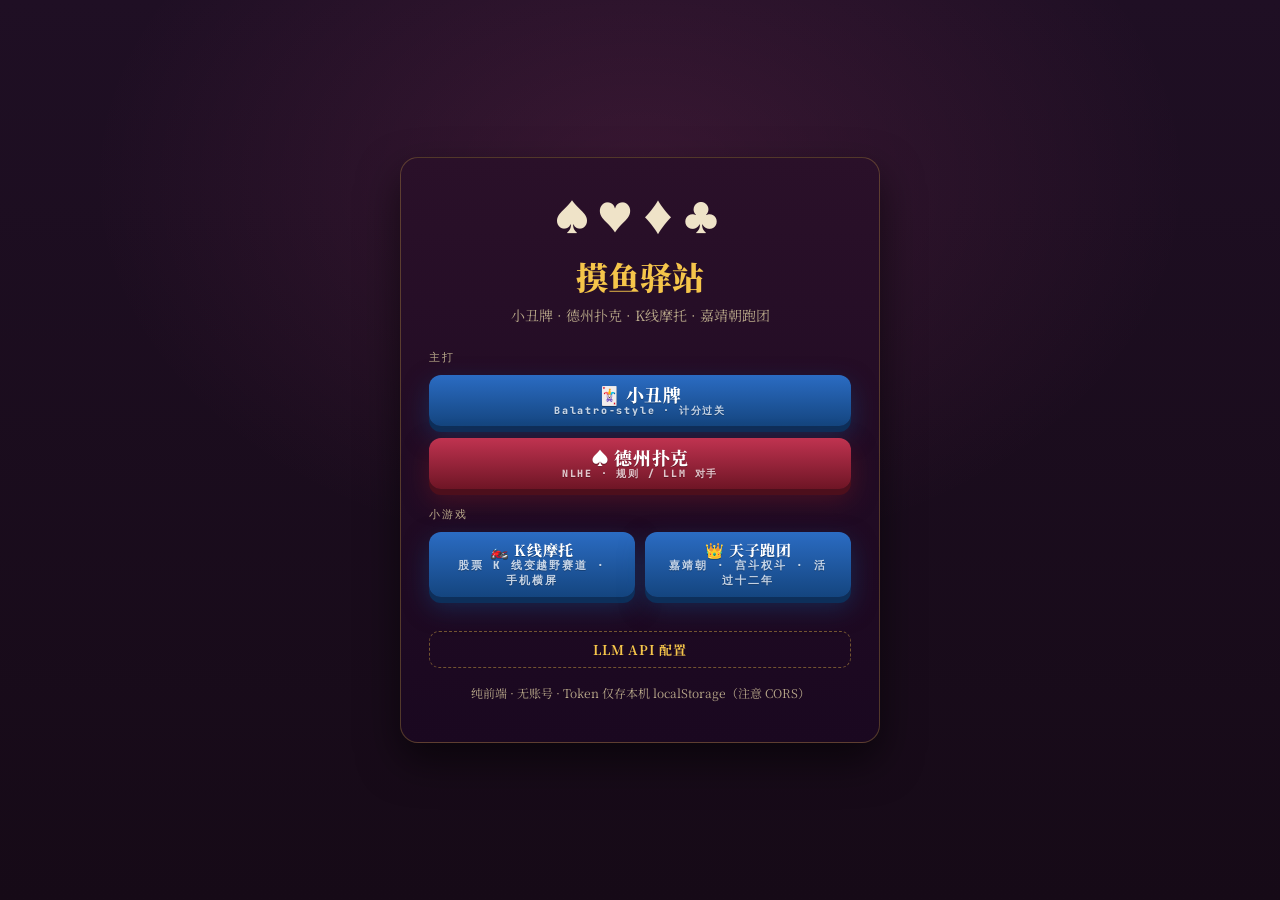
==== commit 5ac55f79: "Remove T-trading tool and simplify hub to games-only menu - Delete t-trading/ directory and all stoc" ====
--- a/index.html
+++ b/index.html
@@ -7,7 +7,7 @@
   <meta name="apple-mobile-web-app-capable" content="yes" />
   <meta name="apple-mobile-web-app-status-bar-style" content="black-translucent" />
   <meta name="theme-color" content="#160a17" />
-  <title>摸鱼驿站 · 不务正业 & 玩物丧志</title>
+  <title>摸鱼驿站 · 扑克 & 跑团</title>
   <link rel="preconnect" href="https://fonts.googleapis.com" />
   <link rel="preconnect" href="https://fonts.gstatic.com" crossorigin />
   <link
@@ -18,83 +18,34 @@
 </head>
 <body>
   <div id="hubScreen" class="hub-screen">
-    <div class="hub-wrap">
-      <!-- 门户首页 -->
-      <div id="hubLanding" class="hub-landing">
-        <div class="hub-brand">
-          <span class="hub-mark">☯</span>
-          <h1 class="hub-title">摸鱼驿站</h1>
-          <p class="hub-tagline">正经工作一件没有，旁门左道样样精通</p>
-        </div>
-        <div class="hub-portals">
-          <button type="button" class="hub-portal hub-portal--stock" id="hubPortalStock">
-            <span class="hub-portal-emoji">📈</span>
-            <span class="hub-portal-name">不务正业</span>
-            <span class="hub-portal-desc">股票 · 量化 · 做T分析</span>
-            <span class="hub-portal-arrow">进入 →</span>
-          </button>
-          <button type="button" class="hub-portal hub-portal--play" id="hubPortalPlay">
-            <span class="hub-portal-emoji">🎰</span>
-            <span class="hub-portal-name">玩物丧志</span>
-            <span class="hub-portal-desc">扑克 · 跑团 · K线摩托</span>
-            <span class="hub-portal-arrow">进入 →</span>
-          </button>
-        </div>
-      </div>
-
-      <!-- 不务正业 · 股票 -->
-      <div id="hubStockPanel" class="hub-panel hub-panel--stock hidden">
-        <button type="button" class="hub-back" data-hub-back>← 返回门户</button>
-        <div class="hub-panel-head">
-          <span class="hub-panel-emoji">📈</span>
-          <div>
-            <h2 class="hub-panel-title">不务正业</h2>
-            <p class="hub-panel-sub">看盘做T，上班摸鱼两不误</p>
-          </div>
-        </div>
-        <div class="hub-panel-items">
-          <a class="hub-item hub-item--link" href="./t-trading/">
-            <span class="hub-item-icon">T</span>
-            <span class="hub-item-body">
-              <span class="hub-item-name">做T量化分析</span>
-              <span class="hub-item-sub">A股 / 港股 / 美股 · 低吸高抛点位</span>
-            </span>
-            <span class="hub-item-arrow">↗</span>
-          </a>
-        </div>
-        <p class="hub-hint">腾讯财经数据 · 纯前端 · 不构成投资建议</p>
-      </div>
-
-      <!-- 玩物丧志 · 游戏 -->
-      <div id="hubPlayPanel" class="hub-panel hub-panel--play hidden">
-        <button type="button" class="hub-back" data-hub-back>← 返回门户</button>
-        <div class="hub-panel-head">
-          <span class="hub-panel-emoji">🎰</span>
-          <div>
-            <h2 class="hub-panel-title">玩物丧志</h2>
-            <p class="hub-panel-sub">打牌跑团，时间就这样没了</p>
-          </div>
-        </div>
-        <div class="hub-section">
-          <div class="hub-section-label">主打</div>
-          <div class="hub-actions">
-            <button type="button" class="btn btn-play hub-game-btn" id="hubBalatroBtn">
-              <span class="btn-main">小丑牌</span>
-              <span class="btn-sub">Balatro-style · 计分过关</span>
-            </button>
-            <button type="button" class="btn btn-discard hub-game-btn" id="hubHoldemBtn">
-              <span class="btn-main">德州扑克</span>
-              <span class="btn-sub">NLHE · 规则 / LLM 对手</span>
-            </button>
-          </div>
-        </div>
-        <div class="hub-section">
-          <div class="hub-section-label">小游戏</div>
-          <div class="hub-minigames" id="hubMinigames"></div>
-        </div>
-        <button type="button" class="ghost-btn hub-llm-btn" id="hubLlmBtn">LLM API 配置</button>
-        <p class="hub-hint">Token 仅保存在本浏览器 localStorage，由前端直连你配置的 API（注意 CORS）。</p>
-      </div>
+    <div class="hub-card">
+      <div class="hub-brand">
+        <span class="hub-mark">♠♥♦♣</span>
+        <h1 class="hub-title">摸鱼驿站</h1>
+        <p class="hub-tagline">小丑牌 · 德州扑克 · K线摩托 · 嘉靖朝跑团</p>
+      </div>
+
+      <div class="hub-section">
+        <div class="hub-section-label">主打</div>
+        <div class="hub-actions">
+          <button type="button" class="btn btn-play hub-game-btn" id="hubBalatroBtn">
+            <span class="btn-main">🃏 小丑牌</span>
+            <span class="btn-sub">Balatro-style · 计分过关</span>
+          </button>
+          <button type="button" class="btn btn-discard hub-game-btn" id="hubHoldemBtn">
+            <span class="btn-main">♠️ 德州扑克</span>
+            <span class="btn-sub">NLHE · 规则 / LLM 对手</span>
+          </button>
+        </div>
+      </div>
+
+      <div class="hub-section">
+        <div class="hub-section-label">小游戏</div>
+        <div class="hub-minigames" id="hubMinigames"></div>
+      </div>
+
+      <button type="button" class="ghost-btn hub-llm-btn" id="hubLlmBtn">LLM API 配置</button>
+      <p class="hub-hint">纯前端 · 无账号 · Token 仅存本机 localStorage（注意 CORS）</p>
     </div>
   </div>
 
--- a/styles.css
+++ b/styles.css
@@ -1900,258 +1900,13 @@
   padding: 24px;
   overflow: auto;
   background:
-    radial-gradient(1000px 700px at 30% 15%, rgba(63, 185, 80, 0.07), transparent 50%),
-    radial-gradient(900px 600px at 70% 20%, rgba(255, 90, 170, 0.10), transparent 55%),
+    radial-gradient(1000px 700px at 50% 20%, rgba(255, 90, 170, 0.12), transparent 55%),
     linear-gradient(180deg, var(--bg-1), var(--bg-0));
 }
 .hub-screen.hidden {
   display: none !important;
 }
 
-.hub-wrap {
-  max-width: 520px;
-  width: 100%;
-}
-
-/* Landing */
-.hub-landing {
-  text-align: center;
-}
-
-.hub-brand {
-  margin-bottom: 28px;
-}
-
-.hub-mark {
-  font-size: 40px;
-  display: block;
-  margin-bottom: 4px;
-}
-
-.hub-title {
-  margin: 8px 0 6px;
-  font-size: 34px;
-  font-weight: 900;
-  color: var(--gold);
-  letter-spacing: 0.06em;
-}
-
-.hub-tagline {
-  color: var(--ink-dim);
-  font-size: 14px;
-  margin: 0;
-  line-height: 1.6;
-}
-
-.hub-portals {
-  display: grid;
-  grid-template-columns: 1fr 1fr;
-  gap: 14px;
-}
-
-.hub-portal {
-  position: relative;
-  display: flex;
-  flex-direction: column;
-  align-items: flex-start;
-  text-align: left;
-  padding: 22px 18px 18px;
-  border-radius: 16px;
-  border: 1px solid transparent;
-  cursor: pointer;
-  transition: transform 0.15s, box-shadow 0.2s, border-color 0.2s;
-  font-family: var(--serif);
-  color: var(--ink);
-  overflow: hidden;
-}
-.hub-portal::before {
-  content: '';
-  position: absolute;
-  inset: 0;
-  opacity: 0.12;
-  pointer-events: none;
-}
-.hub-portal:hover {
-  transform: translateY(-3px);
-  box-shadow: var(--shadow-deep);
-}
-.hub-portal:active {
-  transform: translateY(-1px);
-}
-
-.hub-portal--stock {
-  background: linear-gradient(145deg, #0f2418, #0a1a12);
-  border-color: rgba(63, 185, 80, 0.35);
-}
-.hub-portal--stock::before {
-  background: radial-gradient(circle at 80% 20%, #3fb950, transparent 60%);
-}
-.hub-portal--stock:hover { border-color: rgba(63, 185, 80, 0.6); }
-.hub-portal--stock .hub-portal-name { color: #5ad59b; }
-.hub-portal--stock .hub-portal-arrow { color: #3fb950; }
-
-.hub-portal--play {
-  background: linear-gradient(145deg, #2a1029, #1a0820);
-  border-color: rgba(245, 197, 74, 0.3);
-}
-.hub-portal--play::before {
-  background: radial-gradient(circle at 80% 20%, #ff3da1, transparent 60%);
-}
-.hub-portal--play:hover { border-color: rgba(245, 197, 74, 0.55); }
-.hub-portal--play .hub-portal-name { color: var(--gold); }
-.hub-portal--play .hub-portal-arrow { color: var(--gold); }
-
-.hub-portal-emoji {
-  font-size: 28px;
-  margin-bottom: 10px;
-}
-
-.hub-portal-name {
-  font-size: 22px;
-  font-weight: 900;
-  letter-spacing: 0.08em;
-}
-
-.hub-portal-desc {
-  font-size: 12px;
-  color: var(--ink-dim);
-  margin-top: 6px;
-  line-height: 1.45;
-}
-
-.hub-portal-arrow {
-  margin-top: 14px;
-  font-family: var(--mono);
-  font-size: 12px;
-  font-weight: 600;
-  letter-spacing: 0.04em;
-}
-
-/* Sub-panels */
-.hub-panel {
-  padding: 28px 24px 24px;
-  border-radius: 18px;
-  border: 1px solid rgba(245, 197, 74, 0.2);
-  background: linear-gradient(180deg, #2a1029, #1a0820);
-  box-shadow: var(--shadow-deep);
-  animation: hub-panel-in 0.25s ease;
-}
-.hub-panel.hidden { display: none !important; }
-
-.hub-panel--stock {
-  border-color: rgba(63, 185, 80, 0.28);
-  background: linear-gradient(180deg, #102218, #0a1610);
-}
-
-@keyframes hub-panel-in {
-  from { opacity: 0; transform: translateY(10px); }
-  to { opacity: 1; transform: translateY(0); }
-}
-
-.hub-back {
-  background: none;
-  border: none;
-  color: var(--ink-dim);
-  font-family: var(--serif);
-  font-size: 13px;
-  cursor: pointer;
-  padding: 0 0 16px;
-  transition: color 0.15s;
-}
-.hub-back:hover { color: var(--ink); }
-
-.hub-panel-head {
-  display: flex;
-  align-items: center;
-  gap: 14px;
-  margin-bottom: 22px;
-  text-align: left;
-}
-
-.hub-panel-emoji {
-  font-size: 36px;
-  flex-shrink: 0;
-}
-
-.hub-panel-title {
-  margin: 0;
-  font-size: 26px;
-  font-weight: 900;
-  color: var(--gold);
-}
-.hub-panel--stock .hub-panel-title { color: #5ad59b; }
-
-.hub-panel-sub {
-  margin: 4px 0 0;
-  font-size: 13px;
-  color: var(--ink-dim);
-}
-
-.hub-panel-items {
-  display: flex;
-  flex-direction: column;
-  gap: 10px;
-}
-
-.hub-item {
-  display: flex;
-  align-items: center;
-  gap: 14px;
-  padding: 14px 16px;
-  border-radius: 12px;
-  border: 1px solid rgba(63, 185, 80, 0.25);
-  background: rgba(63, 185, 80, 0.06);
-  text-decoration: none;
-  color: var(--ink);
-  transition: background 0.15s, border-color 0.15s, transform 0.1s;
-}
-.hub-item:hover {
-  background: rgba(63, 185, 80, 0.12);
-  border-color: rgba(63, 185, 80, 0.45);
-  transform: translateX(2px);
-}
-
-.hub-item-icon {
-  width: 36px;
-  height: 36px;
-  border-radius: 8px;
-  background: linear-gradient(135deg, #238636, #3fb950);
-  display: flex;
-  align-items: center;
-  justify-content: center;
-  font-family: var(--mono);
-  font-weight: 700;
-  font-size: 18px;
-  color: #fff;
-  flex-shrink: 0;
-}
-
-.hub-item-body {
-  flex: 1;
-  display: flex;
-  flex-direction: column;
-  gap: 3px;
-  text-align: left;
-}
-
-.hub-item-name {
-  font-weight: 700;
-  font-size: 16px;
-}
-
-.hub-item-sub {
-  font-size: 12px;
-  color: var(--ink-dim);
-  line-height: 1.4;
-}
-
-.hub-item-arrow {
-  font-size: 18px;
-  color: #3fb950;
-  opacity: 0.7;
-}
-
-/* Legacy card (kept for compat) */
 .hub-card {
   max-width: 480px;
   width: 100%;
@@ -2162,6 +1917,31 @@
   background: linear-gradient(180deg, #2a1029, #1a0820);
   box-shadow: var(--shadow-deep);
 }
+
+.hub-brand {
+  margin-bottom: 24px;
+}
+
+.hub-mark {
+  font-size: 36px;
+  letter-spacing: 0.2em;
+  display: block;
+}
+
+.hub-title {
+  margin: 12px 0 6px;
+  font-size: 32px;
+  font-weight: 900;
+  color: var(--gold);
+}
+
+.hub-tagline {
+  color: var(--ink-dim);
+  font-size: 14px;
+  margin: 0;
+  line-height: 1.5;
+}
+
 .hub-actions {
   display: flex;
   flex-direction: column;
@@ -2852,12 +2632,6 @@
 @media (max-width: 420px) {
   .hub-minigames {
     grid-template-columns: 1fr;
-  }
-  .hub-portals {
-    grid-template-columns: 1fr;
-  }
-  .hub-panel {
-    padding: 22px 18px 18px;
   }
   .hub-card {
     padding: 24px 18px 20px;
